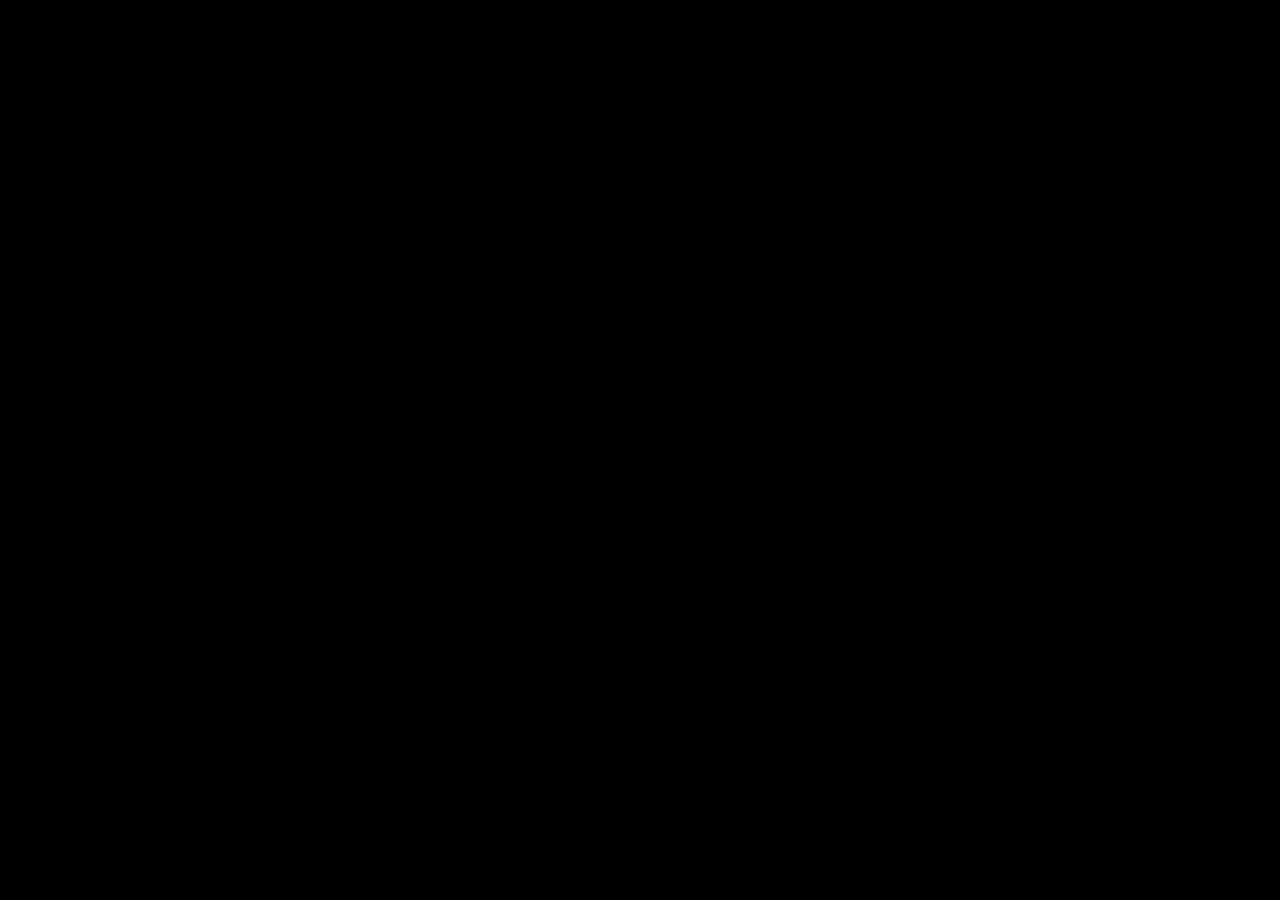
==== index.html @ f760b040 "Себе, пытаюсь собрать" ====
<!DOCTYPE html>
<html lang="ru">
  <head>
    <meta charset="utf-8">
    <title>Барбершоп «Бородинский»</title>
    <link rel="stylesheet" href="css/normalize.css">
    <link rel="stylesheet" href="css/style.css">
  </head>
  <body>
    
  </body>
</html>
---- css/style.css ----
/*вспомогательные классы */
img {
  max-width: 100%;
  height: auto;
}

.wrapper{
  width: 960px;
  margin: 0 auto;
  padding: 0 10px;
}

.clearfix::after{
  content: "";
  display: table;
  clear: both;  
}


/*=========================*/
body {
  margin: 0 auto; 
  font-size: 14px;
  line-height: 24px;
  background-color: #000000;
  color: #ffffff;
  
  
}
/*header*/
header: {
  min-height: 73px;
  background-color: #000000; 
}

/*nav{
  float: left;
}*/

.logo-nav {
  float: left;
  width: 140px;
  background-color: yellow;
}

.menu-items-nav {
  float: left;
  width: 700px;
  margin: 0 20px;
  padding: 0;
  background-color: white;
  
}
.mi-nav {
  display:inline-block;
  margin: 0;
  padding: 0;
  vertical-align:top;
  list-style:none;  
}

.menu-items-nav a{
  display: inline-block;
  margin-left: -0.25em;
  text-decoration: none;
  text-transform: uppercase;
  color: #ffffff;
  
}
.login-nav {
  float: right;
  width: 60px;
  
  
  background-color: lightgreen;
}

/*main*/

.part {
  padding: 10px;
}
.breadcrumbs>ul>li {
  display:inline-block;
  vertical-align:top;
  list-style:none;  
}

.selection{
  float: left;
  width: 230px;
  padding-left: 10px;   
}

.items{
  float: right;
  width: 720px;  
  /*временно*/
  background-color: yellow;
}

.items-item {
  display: inline-block;
  vertical-align: top;
  text-align: right;
  width: 220px;
  height: 290px;   
  margin: 10px 8px; 
  
  /*временно*/
  background-color:gray;
}

.pagination>li {
  display:inline-block;
  vertical-align:top;
  list-style:none;  
}
/*item*/
.goods-foto {
  float: left;
  width: 460px;
  margin: 10px;
}

.goods-foto-head{
  margin-bottom: 20px;
}
.goods-foto-list>img:not(:first-of-type) {
  margin-left: -0.25em;
}

.goods-foto-list>img:not(:last-child) {
   margin-right: 20px;
}

.goods-about {
  float: right;
  width: 390px;
  margin: 10px;
}


/*footer*/
.contacts {
  float:left;
  width: 330px;
  padding-left: 10px;
  padding-right: 10px;
  margin-left: 70px;  
}

.frieds {
  float:left;
  width: 160px;
  padding-left: 10px;
  padding-right: 10px;  
}

.design {
  float:right;
  width: 160px;
  padding-left: 10px;
  padding-right: 10px;  
}

/* магазин */
.shop-main {
  background-color: #f9f6f3;
  color: #000000;
}
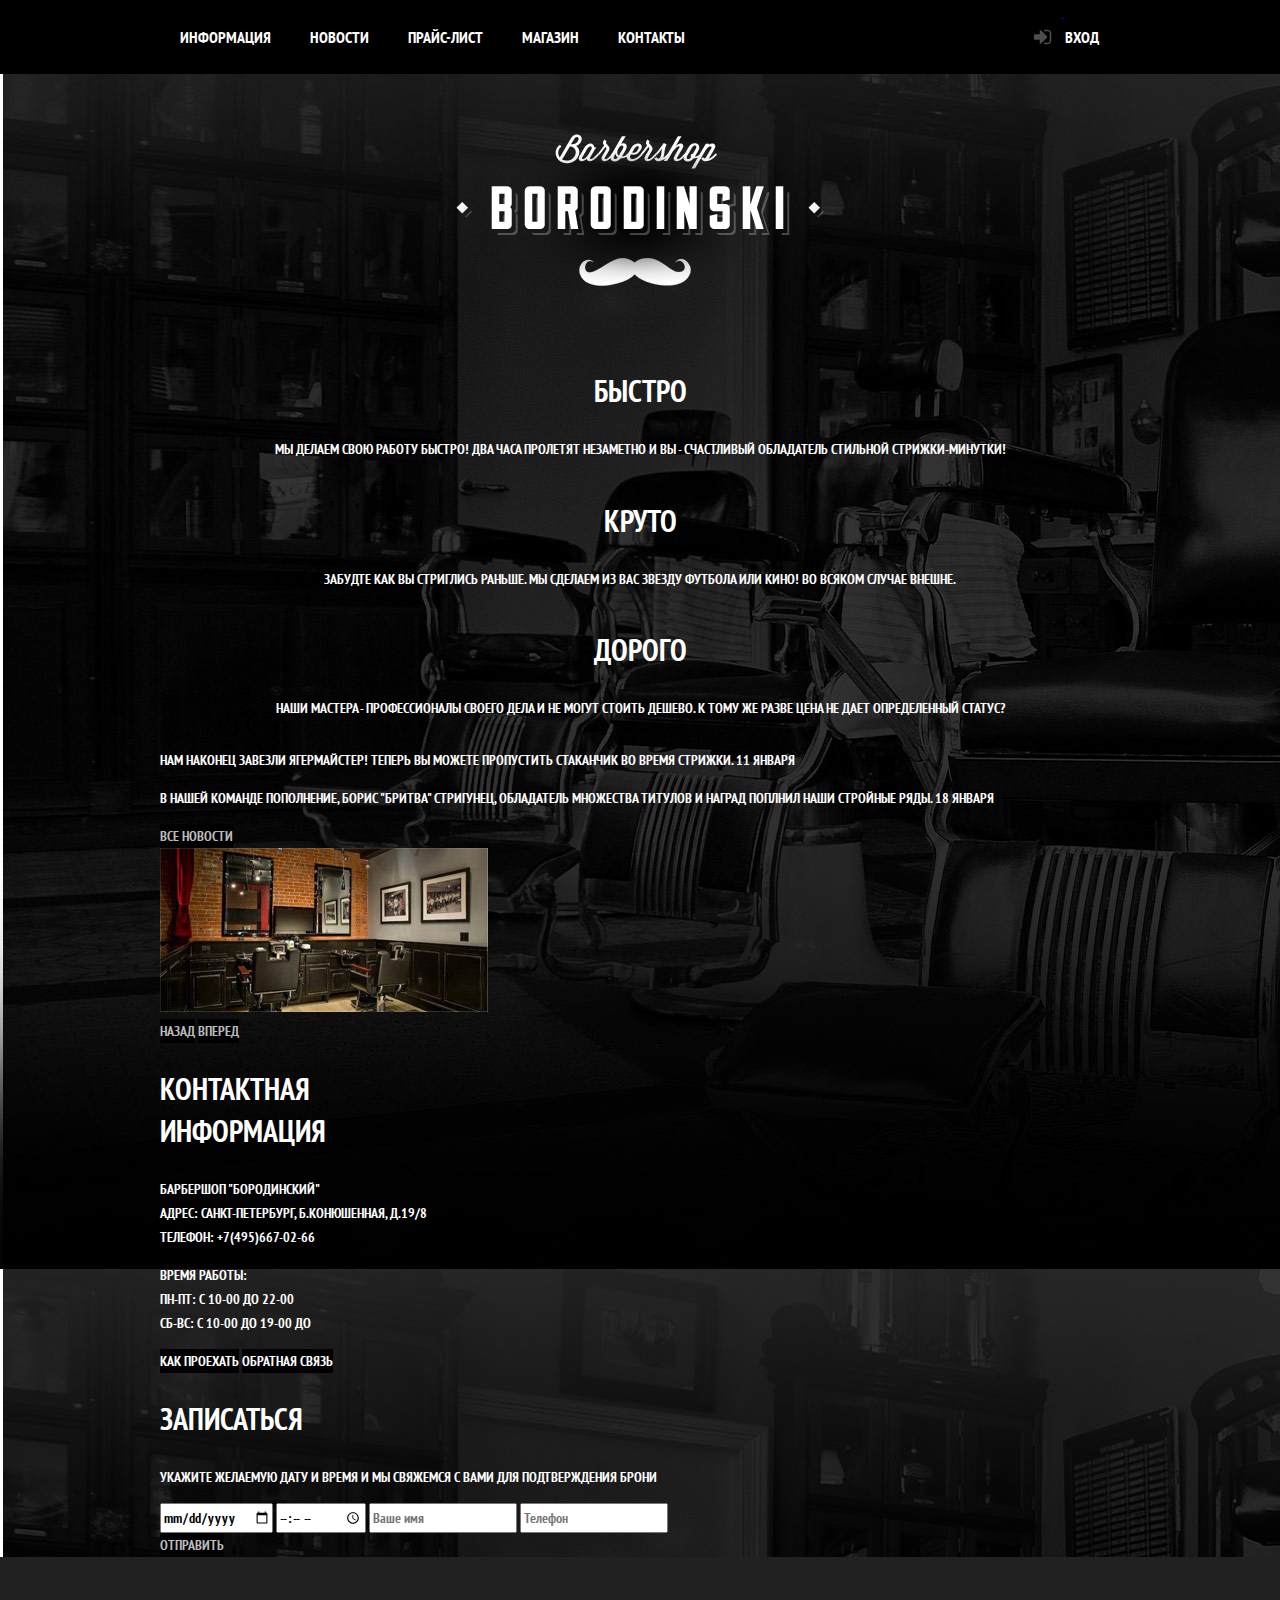
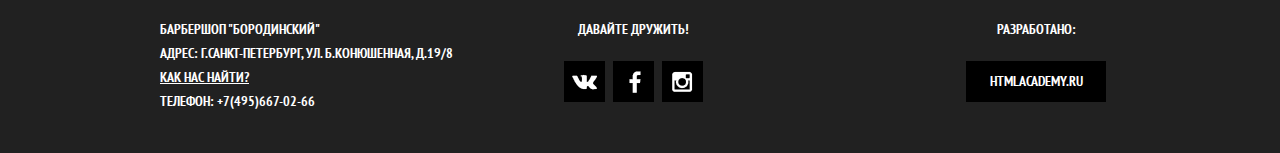
==== commit 7bce3234: "index." ====
--- a/index.html
+++ b/index.html
@@ -7,6 +7,135 @@
     <link rel="stylesheet" href="css/style.css">
   </head>
   <body>
-    
+    <header>
+      <nav>
+        <div class="wrapper clearfix">
+          <ul class="menu-items-nav">
+            <li class="mi-nav"><a href="#">ИНФОРМАЦИЯ</a></li>
+            <li class="mi-nav"><a href="#">НОВОСТИ</a></li>
+            <li class="mi-nav"><a href="price.html">ПРАЙС-ЛИСТ</a></li>
+            <li class="mi-nav"><a href="shop.html">МАГАЗИН</a></li>
+            <li class="mi-nav"><a href="#">КОНТАКТЫ</a></li>
+          </ul>          
+          <a class="login-nav" href="#">
+            <span class="sprite sprite-icon-login login-sprite"></span>
+            <b>Вход</b>
+          </a>
+        </div>  
+     </nav>
+     <div class="wrapper promo-full">
+        <img src="img/borodinski-logo.png" width ="368px" height="204px" alt="logo"></img>
+        <div class="promo">        
+          <section>
+            <h2>Быстро</h2>
+            <div class="point-big"></div>
+            <p>
+              Мы делаем свою работу быстро! Два часа пролетят незаметно и вы -
+              счастливый обладатель стильной стрижки-минутки!
+            </p>
+          </section>
+          <section>
+            <h2>Круто</h2>
+            <div class="point-big"></div>
+            <p>
+              Забудте как вы стриглись раньше. Мы сделаем из вас звезду футбола или кино!
+              Во всяком случае внешне.
+            </p>
+          </section>
+          <section>
+            <h2>Дорого</h2>
+            <div class="point-big"></div>
+            <p>
+              Наши мастера - профессионалы своего дела и не могут стоить дешево.
+              К тому же разве цена не дает определенный статус?
+            </p>
+          </section>
+        </div>
+      </div>
+    </header>
+    <main>
+      <div class="wrapper">
+        <div class="news-gallery">
+          <section class="news">
+            <p>
+              Нам наконец завезли ягермайстер! Теперь вы можете пропустить 
+              стаканчик во время стрижки.
+              <span class="news-data"> 11 января</span>
+            </p>
+            <p>
+            В нашей команде пополнение, Борис "Бритва" Стригунец, обладатель
+            множества титулов и наград поплнил наши стройные ряды.
+            <span class="news-data"> 18 января</span>
+            </p>            
+            <a class="btn btn-news">Все новости</a>
+          </section>
+          <section class="gallery">
+            <div class="gallery-border">
+              <img src="img/index-photo.jpg" width="328" height="164" alt="room">
+            </div>     
+            <div class="index-group-btn">
+              <a class="btn btn-news">Назад</a>
+              <a class="btn btn-news">Вперед</a>
+            </div> 
+          </section>
+        </div>
+        <div class="contacts-reception">
+          <section class="contacts">
+            <h2>Контактная информация</h2>
+            <p>
+              Барбершоп "Бородинский"<br>
+              Адрес: Санкт-Петербург, Б.Конюшенная, Д.19/8<br>
+              телефон: +7(495)667-02-66
+            </p>
+            <p>
+              Время работы:<br>
+              Пн-Пт: с 10-00 до 22-00<br>
+              Сб-Вс: c 10-00 до 19-00 до<br>
+            </p>
+            <div class="index-group-btn">
+              <a class="btn btn-news">Как проехать</a>
+              <a class="btn btn-news">Обратная связь</a>
+            </div>
+          </section>
+          <section class="reception">
+            <h2>Записаться</h2>
+            <p>
+              Укажите желаемую дату и время и мы свяжемся с вами для подтверждения брони
+            </p>
+            <form action="#" method="post">
+              <input type="date" class="reception-input" id="reception-date" placeholder="Дата">
+              <input type="time" class="reception-input" id="reception-time" placeholder="Время">
+              <input type="text" class="reception-input" id="reception-name" placeholder="Ваше имя">
+              <input type="tel" class="reception-input" id="reception-tel" placeholder="Телефон">
+              
+            </form>
+            <div class="index-group-btn">
+              <a class="btn btn-submit-index">Отправить</a>              
+            </div>
+          </section>
+        </div>
+      </div>
+    </main>
+    <footer>
+      <div class="wrapper">
+        <div class="contacts">          
+            <p>БАРБЕРШОП "БОРОДИНСКИЙ"</p>
+            <p>АДРЕС: Г.САНКТ-ПЕТЕРБУРГ, УЛ. Б.КОНЮШЕННАЯ, Д.19/8</p>
+            <p><a href="#">КАК НАС НАЙТИ?</a></p>
+            <p>ТЕЛЕФОН: +7(495)667-02-66</p>          
+        </div>
+        <div class="friends">
+          <p class="footer-first-p">ДАВАЙТЕ ДРУЖИТЬ!</p>
+          <!-- Кнопки будут заданы в css. Пока так  -->
+          <a class="btn btn-footer btn-social" href="#"><div class="sprite sprite-icon-vk"></div></a>
+          <a class="btn btn-footer btn-social" href="#"><div class="sprite sprite-icon-fb"></div></a>
+          <a class="btn btn-footer btn-social" href="#"><div class="sprite sprite-icon-i"></div></a>
+        </div>
+        <div class="design">
+          <p class="footer-first-p">РАЗРАБОТАНО:</p>
+          <p><a class="btn btn-footer btn-design" href="//www.htmlacademy.ru">HTMLACADEMY.RU</a></p>
+        </div>
+      <div>
+    </footer>    
   </body>
 </html>--- a/css/style.css
+++ b/css/style.css
@@ -1,3 +1,16 @@
+/*Подключаем PT SANS NAROW*/
+@font-face {
+    font-family: "PT Sans Narrow";
+    font-style: normal;
+    font-weight: normal;
+    src: local("PT Sans Narrow"), url(../fonts/ptsansnarrow.woff2), url(../fonts/ptsansnarrow.woff);
+}
+@font-face {
+    font-family: "PT Sans Narrow";
+    font-style: normal;
+    font-weight: bold;
+    src: local("PT Sans Narrow bold"), url(../fonts/ptsansnarrowbold.woff2), url(../fonts/ptsansnarrowbold.woff);
+}
 /*вспомогательные классы */
 img {
   max-width: 100%;
@@ -15,42 +28,114 @@
   display: table;
   clear: both;  
 }
-
-
+/*==========================*/
+/*Спрайт*/
+.sprite {
+    background-image: url(../img/sprites.png);
+    background-repeat: no-repeat;
+    display: block;
+}
+
+.sprite-icon-login {
+    width: 18px;
+    height: 16px;
+    background-position: -5px -5px;
+}
+
+.sprite-icon-fb {
+    width: 12px;
+    height: 22px;
+    background-position: -33px -5px;
+}
+
+.sprite-icon-fb-b {
+    width: 12px;
+    height: 22px;
+    background-position: -55px -5px;
+}
+
+.sprite-icon-i {
+    width: 21px;
+    height: 21px;
+    background-position: -77px -5px;
+}
+
+.sprite-icon-i-b {
+    width: 21px;
+    height: 21px;
+    background-position: -108px -5px;
+}
+
+.sprite-icon-vk {
+    width: 25px;
+    height: 16px;
+    background-position: -139px -5px;
+}
+
+.sprite-icon-vk-b {
+    width: 25px;
+    height: 16px;
+    background-position: -174px -5px;
+}
 /*=========================*/
 body {
   margin: 0 auto; 
+  font-family: "PT Sans Narrow", "Tahoma", sans-serif;
   font-size: 14px;
   line-height: 24px;
+  font-weight: bold;
+  text-transform: uppercase;
   background-color: #000000;
-  color: #ffffff;
+  background-image: url("../img/background-img.jpg");
+  color: #ffffff;   
+}
+
+a {
+  font-family: "PT Sans Narrow", "Tahoma", sans-serif;
+  font-size: 14px;
+  line-height: 24px;
+  font-weight: bold;  
+  text-transform: uppercase;
+}
+
+h2 {
+  font-size: 30px;
+  line-height: 42px;
+}
+
+.btn {
+  display: inline-block;
+  text-decoration: none;
+  vertical-align: top;
+  background-color: #000000;
+  color: #bbbbbb;
+}
+
+.btn:hover {
+  background: #663d15;
+}
+
+/*header*/
+header {
+  min-height: 74px;  
   
-  
-}
-/*header*/
-header: {
-  min-height: 73px;
+}
+
+nav {
+  min-height: 74px;
   background-color: #000000; 
 }
 
-/*nav{
-  float: left;
-}*/
-
-.logo-nav {
-  float: left;
-  width: 140px;
-  background-color: yellow;
+nav a:hover {
+  background-color: #242424;
 }
 
 .menu-items-nav {
   float: left;
-  width: 700px;
-  margin: 0 20px;
+  margin: 0;
   padding: 0;
-  background-color: white;
-  
-}
+}
+
 .mi-nav {
   display:inline-block;
   margin: 0;
@@ -62,20 +147,165 @@
 .menu-items-nav a{
   display: inline-block;
   margin-left: -0.25em;
+  padding: 0 20px;
+  font-size: 16px;
+  line-height: 74px;
   text-decoration: none;
-  text-transform: uppercase;
-  color: #ffffff;
-  
-}
+  color: #ffffff; 
+}
+
+.menu-items-nav li:first-child a {
+  margin-left: 0;
+}
+
+/*--span*/
+.menu-items-nav span{
+  display: inline-block;
+  margin-left: -0.25em;
+  font-size: 16px;
+  line-height: 74px;
+  text-decoration: none;
+  color: #ffffff;   
+}
+
+.menu-items-nav li:first-child span{
+  margin-left: 0; 
+}
+
+/*--login - logout*/
 .login-nav {
   float: right;
-  width: 60px;
+  display: block;
+  width: 108px;
+  height: 100%;
+  text-align: center; 
+  cursor:pointer
+}
+
+.login-sprite {
+  display: inline-block;
+  margin-top: 29px;
+  margin-right: 10px;
+  vertical-align: top;
+  opacity: 0.3;
+}
+
+.login-nav b{
+  display: inline-block;
+  font-size: 16px;
+  line-height: 74px;
+  text-decoration: none;
+  vertical-align: top;
+  color: #ffffff;
+}
+
+.login-nav:hover>span {
+  opacity: 1;
+}
+/*--promo*/
+.promo-full {
+  padding-top: 60px;
+  text-align: center;
+}
+
+.promo>section {
+  display: inline-block;
+  vertical-align: top;
+}
+
+/*footer*/
+footer {
+  padding-top: 60px;
+  padding-bottom: 40px;
+  background-color: #212121;
+}
+footer p {
+  margin: 0;
+  padding: 0;
+}
+
+.footer-first-p {
+  margin-bottom: 20px;
+}
+
+.btn-footer {
+  text-align: center;  
+  color: #ffffff;
+}
+
+.btn-footer:hover {
+  background-color: #ffffff;
+  color: #000000;
+}
+
+.contacts {
+  display: inline-block;
+  width: 310px;
+  vertical-align: top;
+}
+
+.contacts a {
+  color: #ffffff;
+}
+
+.friends {
+  display: inline-block;
+  width: 140px;
+  margin-left: 90px;
+  text-align: center;  
+  vertical-align: top;
+}
+
+.friends a{
+  display: inline-block;  
+}
+
+.btn-social {
+  width: 21px;
+  height: 21px;
+  padding: 10px;  
+  margin-right: 5px;
+}
+
+.btn-social:nth-child(2) {
+  width: 25px;
+  height: 16px;
+  padding: 13px 8px 12px 8px;  
+  margin-right: 5px;
+}
+
+.btn-social:nth-child(3){
+  width: 12px;
+  height: 22px;
+  padding: 10px 13px 9px 16px;  
+}
+
+.btn-social:nth-child(4){
+  margin-right: 0;
+}
+
+.btn-social:hover {
   
+}
+
+.design {
+  display: inline-block;
+  width: 140px;
+  margin-left: 260px;  
+  text-align: center;  
+  vertical-align: top;
+}
+
+.btn-design {
+  width: 140px;
+  height: 41px;
+  line-height: 41px;
   
-  background-color: lightgreen;
-}
-
-/*main*/
+}
+
+/*=========================================================*/
+
+/*main
 
 .part {
   padding: 10px;
@@ -95,8 +325,7 @@
 .items{
   float: right;
   width: 720px;  
-  /*временно*/
-  background-color: yellow;
+
 }
 
 .items-item {
@@ -106,9 +335,7 @@
   width: 220px;
   height: 290px;   
   margin: 10px 8px; 
-  
-  /*временно*/
-  background-color:gray;
+
 }
 
 .pagination>li {
@@ -116,7 +343,7 @@
   vertical-align:top;
   list-style:none;  
 }
-/*item*/
+/*item
 .goods-foto {
   float: left;
   width: 460px;
@@ -141,30 +368,9 @@
 }
 
 
-/*footer*/
-.contacts {
-  float:left;
-  width: 330px;
-  padding-left: 10px;
-  padding-right: 10px;
-  margin-left: 70px;  
-}
-
-.frieds {
-  float:left;
-  width: 160px;
-  padding-left: 10px;
-  padding-right: 10px;  
-}
-
-.design {
-  float:right;
-  width: 160px;
-  padding-left: 10px;
-  padding-right: 10px;  
-}
-
-/* магазин */
+
+
+/* магазин 
 .shop-main {
   background-color: #f9f6f3;
   color: #000000;
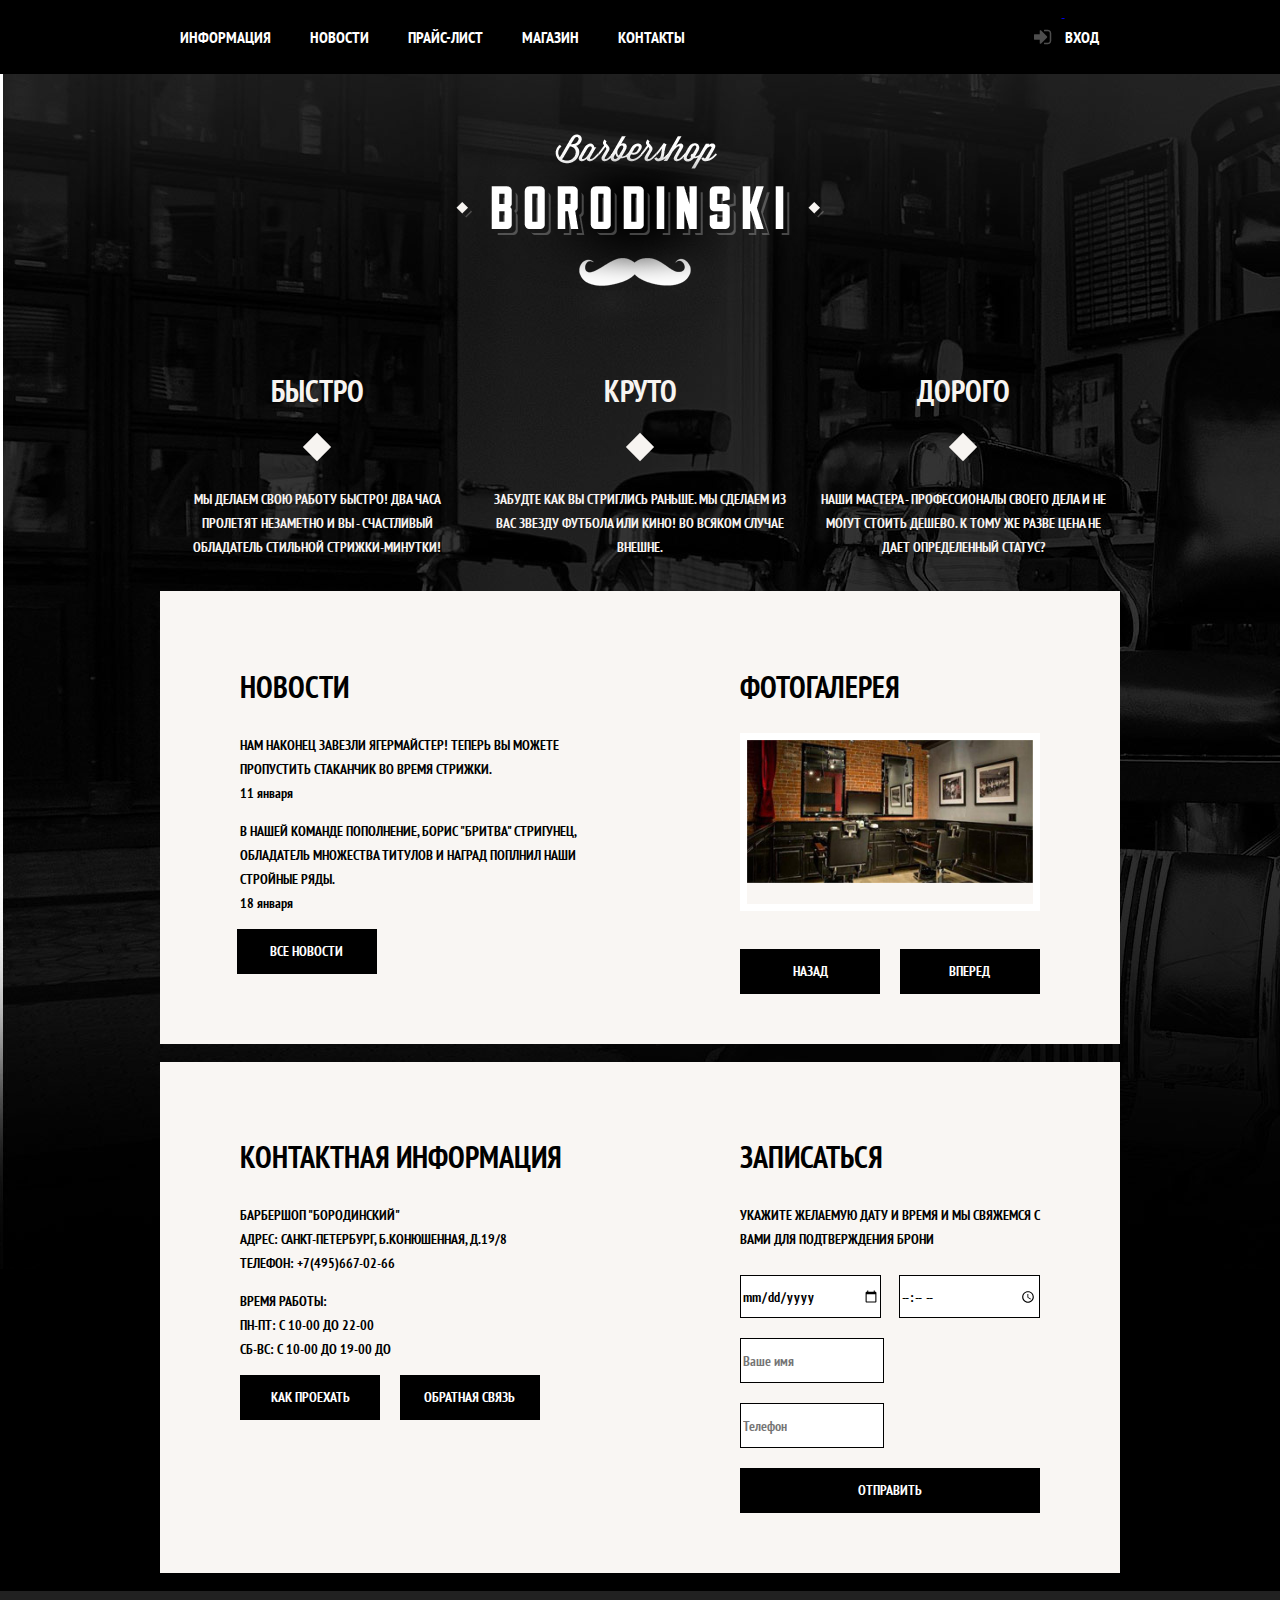
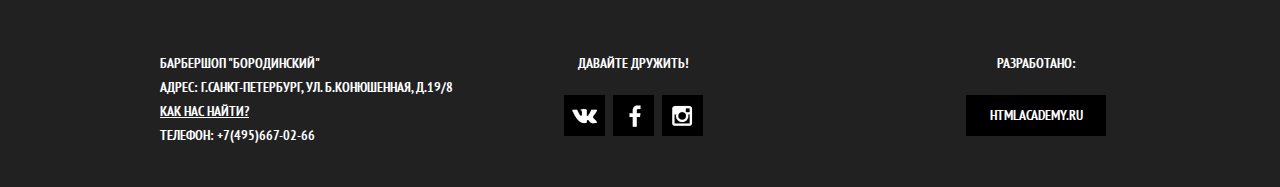
==== commit be3bcc18: "160516" ====
--- a/index.html
+++ b/index.html
@@ -27,7 +27,7 @@
         <img src="img/borodinski-logo.png" width ="368px" height="204px" alt="logo"></img>
         <div class="promo">        
           <section>
-            <h2>Быстро</h2>
+            <h2 class="index-h2">Быстро</h2>
             <div class="point-big"></div>
             <p>
               Мы делаем свою работу быстро! Два часа пролетят незаметно и вы -
@@ -35,7 +35,7 @@
             </p>
           </section>
           <section>
-            <h2>Круто</h2>
+            <h2 class="index-h2">Круто</h2>
             <div class="point-big"></div>
             <p>
               Забудте как вы стриглись раньше. Мы сделаем из вас звезду футбола или кино!
@@ -43,7 +43,7 @@
             </p>
           </section>
           <section>
-            <h2>Дорого</h2>
+            <h2 class="index-h2">Дорого</h2>
             <div class="point-big"></div>
             <p>
               Наши мастера - профессионалы своего дела и не могут стоить дешево.
@@ -55,8 +55,9 @@
     </header>
     <main>
       <div class="wrapper">
-        <div class="news-gallery">
+        <div class="news-gallery clearfix">
           <section class="news">
+            <h2 class="index-h2">Новости</h2>
             <p>
               Нам наконец завезли ягермайстер! Теперь вы можете пропустить 
               стаканчик во время стрижки.
@@ -69,19 +70,21 @@
             </p>            
             <a class="btn btn-news">Все новости</a>
           </section>
+          
           <section class="gallery">
+            <h2 class="index-h2">Фотогалерея</h2>
             <div class="gallery-border">
               <img src="img/index-photo.jpg" width="328" height="164" alt="room">
             </div>     
             <div class="index-group-btn">
-              <a class="btn btn-news">Назад</a>
-              <a class="btn btn-news">Вперед</a>
+              <a class="btn btn-news btn-gallery">Назад</a>
+              <a class="btn btn-news btn-gallery">Вперед</a>
             </div> 
           </section>
         </div>
-        <div class="contacts-reception">
+        <div class="contacts-reception clearfix">
           <section class="contacts">
-            <h2>Контактная информация</h2>
+            <h2 class="index-h2">Контактная информация</h2>
             <p>
               Барбершоп "Бородинский"<br>
               Адрес: Санкт-Петербург, Б.Конюшенная, Д.19/8<br>
@@ -97,8 +100,9 @@
               <a class="btn btn-news">Обратная связь</a>
             </div>
           </section>
+          
           <section class="reception">
-            <h2>Записаться</h2>
+            <h2 class="index-h2">Записаться</h2>
             <p>
               Укажите желаемую дату и время и мы свяжемся с вами для подтверждения брони
             </p>
@@ -106,7 +110,7 @@
               <input type="date" class="reception-input" id="reception-date" placeholder="Дата">
               <input type="time" class="reception-input" id="reception-time" placeholder="Время">
               <input type="text" class="reception-input" id="reception-name" placeholder="Ваше имя">
-              <input type="tel" class="reception-input" id="reception-tel" placeholder="Телефон">
+              <input type="tel"  class="reception-input" id="reception-tel"  placeholder="Телефон">
               
             </form>
             <div class="index-group-btn">
@@ -118,7 +122,7 @@
     </main>
     <footer>
       <div class="wrapper">
-        <div class="contacts">          
+        <div class="footer-contacts">          
             <p>БАРБЕРШОП "БОРОДИНСКИЙ"</p>
             <p>АДРЕС: Г.САНКТ-ПЕТЕРБУРГ, УЛ. Б.КОНЮШЕННАЯ, Д.19/8</p>
             <p><a href="#">КАК НАС НАЙТИ?</a></p>
@@ -126,10 +130,9 @@
         </div>
         <div class="friends">
           <p class="footer-first-p">ДАВАЙТЕ ДРУЖИТЬ!</p>
-          <!-- Кнопки будут заданы в css. Пока так  -->
-          <a class="btn btn-footer btn-social" href="#"><div class="sprite sprite-icon-vk"></div></a>
-          <a class="btn btn-footer btn-social" href="#"><div class="sprite sprite-icon-fb"></div></a>
-          <a class="btn btn-footer btn-social" href="#"><div class="sprite sprite-icon-i"></div></a>
+          <a class="btn btn-footer btn-social vk" href="#"><div class="sprite sprite-icon-vk"></div></a>
+          <a class="btn btn-footer btn-social fb" href="#"><div class="sprite sprite-icon-fb"></div></a>
+          <a class="btn btn-footer btn-social ig" href="#"><div class="sprite sprite-icon-i"></div></a>
         </div>
         <div class="design">
           <p class="footer-first-p">РАЗРАБОТАНО:</p>
--- a/css/style.css
+++ b/css/style.css
@@ -86,7 +86,8 @@
   font-weight: bold;
   text-transform: uppercase;
   background-color: #000000;
-  background-image: url("../img/background-img.jpg");
+  background-image: url(../img/background-img.jpg);
+  background-repeat: no-repeat;
   color: #ffffff;   
 }
 
@@ -108,13 +109,18 @@
   text-decoration: none;
   vertical-align: top;
   background-color: #000000;
-  color: #bbbbbb;
+  /*color: #bbbbbb;*/
+  color: #ffffff;
 }
 
 .btn:hover {
   background: #663d15;
 }
 
+.index-h2 {
+  font-size: 30px;
+  line-height: 42px;
+}
 /*header*/
 header {
   min-height: 74px;  
@@ -206,13 +212,31 @@
 .promo-full {
   padding-top: 60px;
   text-align: center;
+  color: #f7f4f1;
 }
 
 .promo>section {
   display: inline-block;
-  vertical-align: top;
-}
-
+  width: 300px;
+  margin: 0;
+  padding: 0;
+  vertical-align: top;
+}
+
+.promo>section:not(:last-child) {
+  margin-right: 20px;
+} 
+
+.point-big {
+  width: 20px;
+  height: 20px; 
+  margin-left: 140px;
+  margin-top: 15px;
+  margin-bottom: 30px;
+  border: 10px solid #f7f4f1;  
+  box-sizing: border-box;
+  transform: rotate(45deg);
+}
 /*footer*/
 footer {
   padding-top: 60px;
@@ -238,13 +262,13 @@
   color: #000000;
 }
 
-.contacts {
+.footer-contacts {
   display: inline-block;
   width: 310px;
   vertical-align: top;
 }
 
-.contacts a {
+.footer-contacts a {
   color: #ffffff;
 }
 
@@ -258,6 +282,18 @@
 
 .friends a{
   display: inline-block;  
+}
+
+.vk:hover>div {
+  background-position: -174px -5px;
+}
+
+.fb:hover>div {
+  background-position: -55px -5px;
+}
+
+.ig:hover>div {
+  background-position: -108px -5px;
 }
 
 .btn-social {
@@ -284,10 +320,6 @@
   margin-right: 0;
 }
 
-.btn-social:hover {
-  
-}
-
 .design {
   display: inline-block;
   width: 140px;
@@ -304,7 +336,112 @@
 }
 
 /*=========================================================*/
-
+/*==========index.html============*/
+/*main*/
+.news-gallery {
+  position: relative;
+  margin: 18px 0;
+  padding: 50px 0;
+  background-color: #f9f6f3;
+  color: #000000;
+}
+
+.news-gallery p {
+  font-size: 14px;
+  line-height: 24px;
+}
+
+.news {
+  float: left;
+  width: 380px;
+  margin-right: 20px;
+  padding-left: 80px;
+}
+
+.news-data {
+  display: block;
+  text-transform: lowercase;
+}
+
+.gallery {
+  float: right;
+  width: 300px;
+  padding: 0 80px;
+  
+}
+
+.gallery-border {
+  width: 286px;
+  height: 164px;
+  margin-bottom: 38px;
+  border: 7px solid #ffffff;
+}
+
+
+
+.btn-news {
+  width: 140px;
+  height: 45px;
+  line-height: 45px;
+  text-align: center;
+}
+
+.btn-news:first-child {
+  margin-right: 20px;
+}
+  
+.btn-news:last-child {
+  margin-left: -0.25em;
+}  
+
+/*---*/
+.contacts-reception {
+  position: relative;
+  margin: 18px 0;
+  padding-top: 50px;
+  padding-bottom: 60px;
+  background-color: #f9f6f3;
+  color: #000000;
+}
+
+.contacts-reception p {
+  font-size: 14px;
+  line-height: 24px;  
+}
+
+.contacts {
+  float: left;
+  width: 380px;
+  margin-right: 20px;
+  padding-left: 80px;
+}
+
+.reception {
+  float: right;
+  width: 300px;
+  padding: 0 80px;
+}
+
+.reception-input {
+  width: 138px;
+  height: 41px;
+  margin: 10px 0;
+
+  border: 1px solid #000000;
+}
+
+.reception-input:nth-child(2n-1) {
+  margin-right: 15px;
+}
+
+.btn-submit-index {
+  width: 300px;
+  height: 45px;
+  margin-top: 10px;
+  line-height: 45px;
+  text-align: center;
+}
+/*=========================================================*/
 /*main
 
 .part {
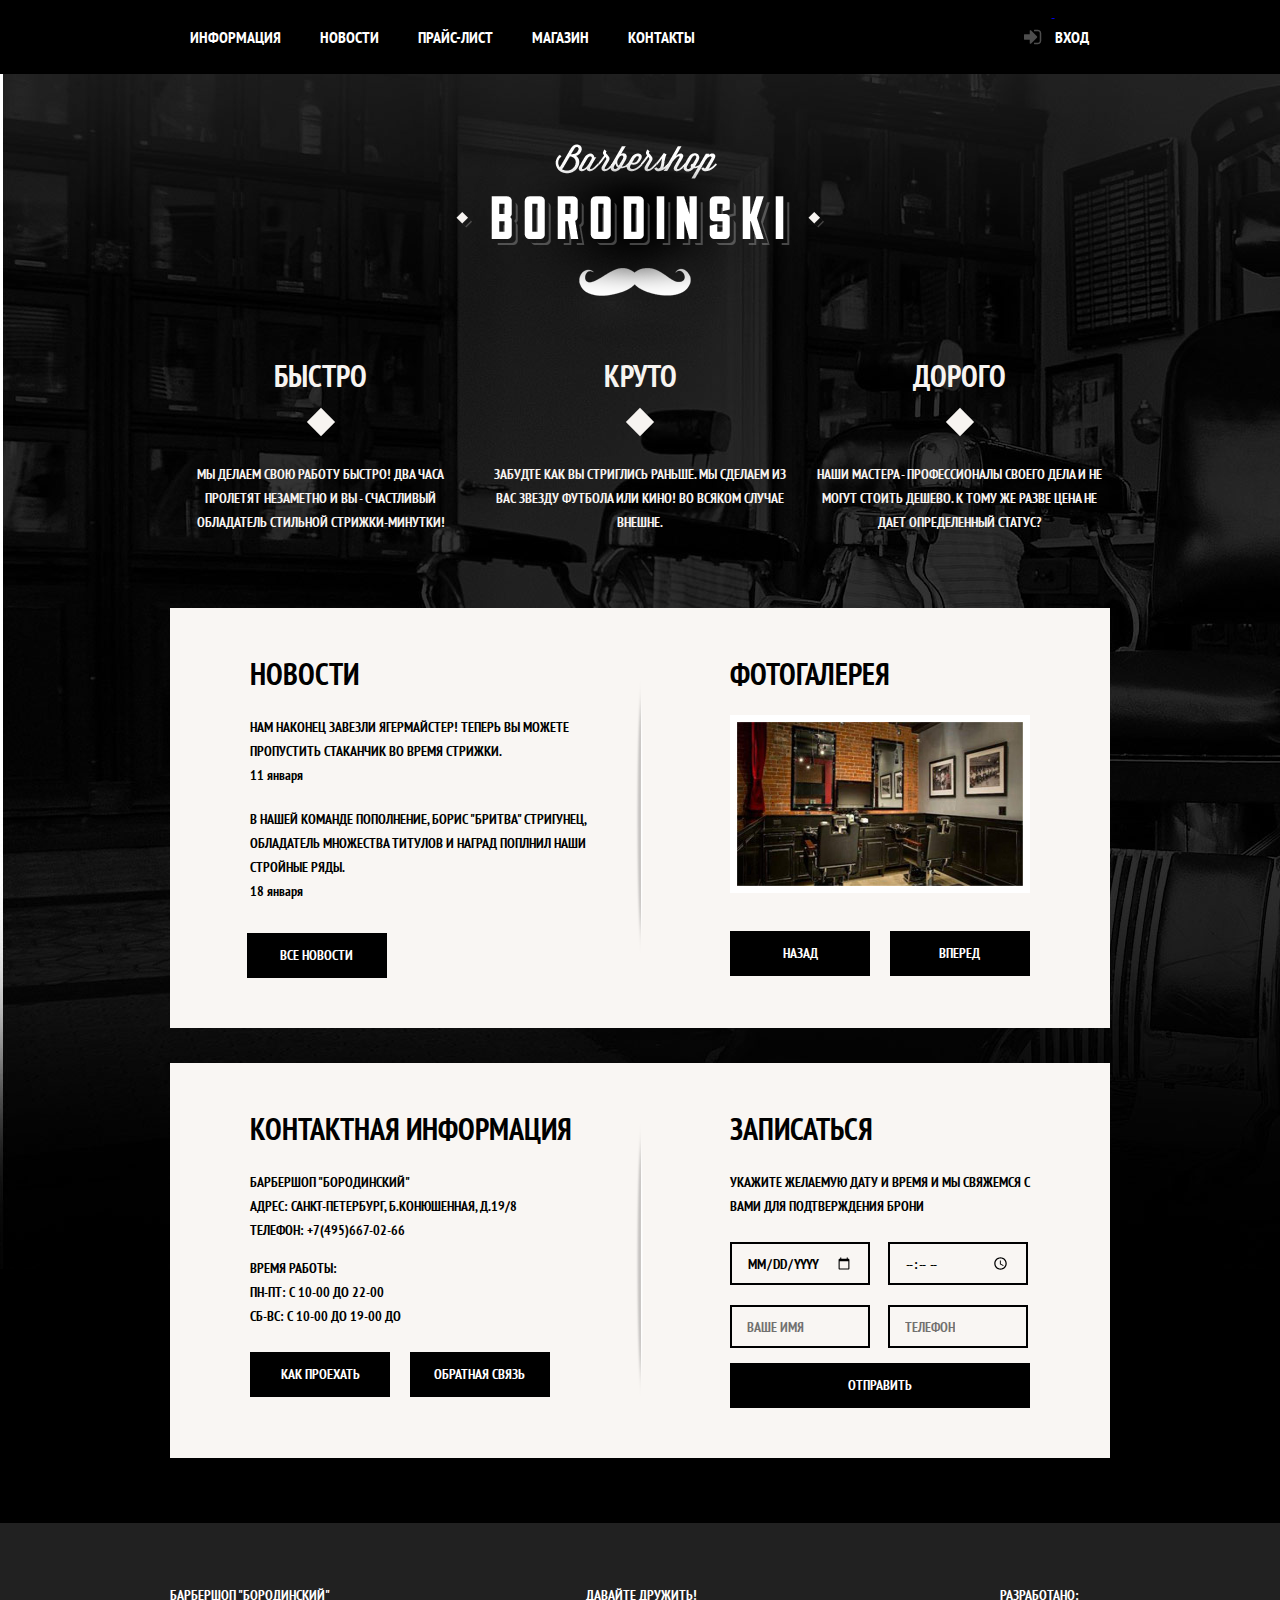
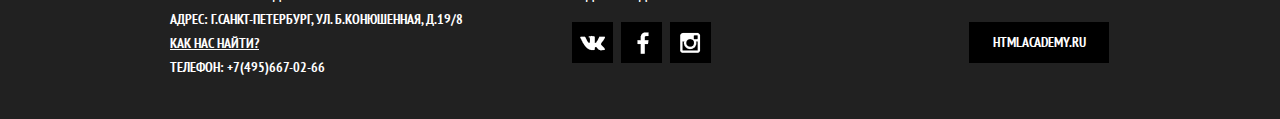
==== commit a8dd4152: "160518_0116" ====
--- a/index.html
+++ b/index.html
@@ -24,7 +24,7 @@
         </div>  
      </nav>
      <div class="wrapper promo-full">
-        <img src="img/borodinski-logo.png" width ="368px" height="204px" alt="logo"></img>
+        <img src="img/borodinski-logo.png" width ="368" height="204" alt="logo">
         <div class="promo">        
           <section>
             <h2 class="index-h2">Быстро</h2>
@@ -54,7 +54,7 @@
       </div>
     </header>
     <main>
-      <div class="wrapper">
+      <div class="wrapper index-content">
         <div class="news-gallery clearfix">
           <section class="news">
             <h2 class="index-h2">Новости</h2>
@@ -74,7 +74,9 @@
           <section class="gallery">
             <h2 class="index-h2">Фотогалерея</h2>
             <div class="gallery-border">
-              <img src="img/index-photo.jpg" width="328" height="164" alt="room">
+              <figure class="gallery-content">
+                <img src="img/index-photo.jpg" width="328" height="164" alt="room">
+              </figure>  
             </div>     
             <div class="index-group-btn">
               <a class="btn btn-news btn-gallery">Назад</a>
@@ -107,8 +109,8 @@
               Укажите желаемую дату и время и мы свяжемся с вами для подтверждения брони
             </p>
             <form action="#" method="post">
-              <input type="date" class="reception-input" id="reception-date" placeholder="Дата">
-              <input type="time" class="reception-input" id="reception-time" placeholder="Время">
+              <input type="date" class="reception-input" id="reception-date">
+              <input type="time" class="reception-input" id="reception-time">
               <input type="text" class="reception-input" id="reception-name" placeholder="Ваше имя">
               <input type="tel"  class="reception-input" id="reception-tel"  placeholder="Телефон">
               
@@ -138,7 +140,7 @@
           <p class="footer-first-p">РАЗРАБОТАНО:</p>
           <p><a class="btn btn-footer btn-design" href="//www.htmlacademy.ru">HTMLACADEMY.RU</a></p>
         </div>
-      <div>
+      </div>
     </footer>    
   </body>
 </html>--- a/css/style.css
+++ b/css/style.css
@@ -18,9 +18,9 @@
 }
 
 .wrapper{
-  width: 960px;
+  width: 940px;
   margin: 0 auto;
-  padding: 0 10px;
+  padding: 0;
 }
 
 .clearfix::after{
@@ -98,10 +98,22 @@
   font-weight: bold;  
   text-transform: uppercase;
 }
+h1 {
+  font-size: 48px;
+  line-height: 48px;
+  text-transform: uppercase;
+}
 
 h2 {
   font-size: 30px;
   line-height: 42px;
+  text-transform: uppercase;
+}
+
+h3 {
+  font-size: 24px;
+  line-height: 30px;
+  text-transform: uppercase;
 }
 
 .btn {
@@ -118,6 +130,8 @@
 }
 
 .index-h2 {
+  margin: 0;
+  padding: 0;
   font-size: 30px;
   line-height: 42px;
 }
@@ -166,12 +180,24 @@
 
 /*--span*/
 .menu-items-nav span{
+  position: relative;
   display: inline-block;
   margin-left: -0.25em;
+  padding: 0 20px;
   font-size: 16px;
   line-height: 74px;
-  text-decoration: none;
-  color: #ffffff;   
+  color: #ffffff;       
+}
+
+.menu-items-nav span::after{
+  content: "";
+  position: absolute;
+  left: 20px;
+  bottom: 0;
+  right: 20px;    
+  height: 5px;
+  background-color: #ffffff;
+  
 }
 
 .menu-items-nav li:first-child span{
@@ -185,7 +211,7 @@
   width: 108px;
   height: 100%;
   text-align: center; 
-  cursor:pointer
+  /*cursor:pointer*/
 }
 
 .login-sprite {
@@ -210,7 +236,7 @@
 }
 /*--promo*/
 .promo-full {
-  padding-top: 60px;
+  padding-top: 70px;
   text-align: center;
   color: #f7f4f1;
 }
@@ -220,12 +246,16 @@
   width: 300px;
   margin: 0;
   padding: 0;
+  margin-left: -0.25em;
   vertical-align: top;
 }
 
 .promo>section:not(:last-child) {
   margin-right: 20px;
 } 
+.promo>section:first-child {
+  margin-left: 0;
+}
 
 .point-big {
   width: 20px;
@@ -237,6 +267,11 @@
   box-sizing: border-box;
   transform: rotate(45deg);
 }
+
+.news-gallery,
+.contacts-reception  {
+  background: url(../img/shadow-separator.png) no-repeat center ;
+}
 /*footer*/
 footer {
   padding-top: 60px;
@@ -249,7 +284,7 @@
 }
 
 .footer-first-p {
-  margin-bottom: 20px;
+  margin-bottom: 15px;
 }
 
 .btn-footer {
@@ -265,6 +300,7 @@
 .footer-contacts {
   display: inline-block;
   width: 310px;
+  
   vertical-align: top;
 }
 
@@ -275,7 +311,7 @@
 .friends {
   display: inline-block;
   width: 140px;
-  margin-left: 90px;
+  margin-left: 88px;
   text-align: center;  
   vertical-align: top;
 }
@@ -323,7 +359,7 @@
 .design {
   display: inline-block;
   width: 140px;
-  margin-left: 260px;  
+  margin-left: 255px;  
   text-align: center;  
   vertical-align: top;
 }
@@ -338,10 +374,15 @@
 /*=========================================================*/
 /*==========index.html============*/
 /*main*/
+.index-content{
+  margin-bottom: 65px;
+}
 .news-gallery {
   position: relative;
-  margin: 18px 0;
-  padding: 50px 0;
+  margin: 0;
+  margin-top: 60px;
+  margin-bottom: 35px;
+  padding: 45px 0 50px 0;  
   background-color: #f9f6f3;
   color: #000000;
 }
@@ -358,6 +399,14 @@
   padding-left: 80px;
 }
 
+.news p {
+  margin-bottom: 20px;  
+}
+
+.news-gallery h2 {
+  margin-bottom: 20px;
+}
+
 .news-data {
   display: block;
   text-transform: lowercase;
@@ -371,17 +420,29 @@
 }
 
 .gallery-border {
-  width: 286px;
+  position: relative;
+  /*width: 286px;*/
   height: 164px;
   margin-bottom: 38px;
   border: 7px solid #ffffff;
 }
 
+.gallery-content {
+  height: 164px;
+  margin: 0;
+}
+
+.gallery-content img {
+  width: 286px;
+  height: 164px;
+}
+
 
 
 .btn-news {
   width: 140px;
   height: 45px;
+  margin-top: 10px;
   line-height: 45px;
   text-align: center;
 }
@@ -394,12 +455,16 @@
   margin-left: -0.25em;
 }  
 
+.btn-gallery {
+  margin-top: 0;
+}
 /*---*/
 .contacts-reception {
   position: relative;
-  margin: 18px 0;
-  padding-top: 50px;
-  padding-bottom: 60px;
+  margin: 0;
+  margin-bottom: 30px;
+  padding-top: 45px;
+  padding-bottom: 50px;
   background-color: #f9f6f3;
   color: #000000;
 }
@@ -407,6 +472,9 @@
 .contacts-reception p {
   font-size: 14px;
   line-height: 24px;  
+}
+.contacts-reception h2{
+  margin-bottom: 20px;
 }
 
 .contacts {
@@ -423,93 +491,560 @@
 }
 
 .reception-input {
-  width: 138px;
-  height: 41px;
+  width: 106px;
+  height: 39px;
   margin: 10px 0;
-
-  border: 1px solid #000000;
+  padding: 0 15px;
+  text-transform: uppercase;
+  background-color: #f9f6f3;
+  color: #000000;
+  border: 2px solid #000000;
+  outline: none;
+  
 }
 
 .reception-input:nth-child(2n-1) {
   margin-right: 15px;
 }
+
+/*.reception-input:focus {
+  border: 2px solid #663d15;
+}*/
 
 .btn-submit-index {
   width: 300px;
   height: 45px;
-  margin-top: 10px;
+  margin-top: 5px;
   line-height: 45px;
   text-align: center;
 }
 /*=========================================================*/
-/*main
-
-.part {
-  padding: 10px;
-}
+/*logo - home*/
+.logo-nav {
+  display: block;
+  float: left;
+  width: 140px;
+  /*height: 100%;*/
+  padding: 25px 0;
+  margin-right: 20px;
+  text-align: center;  
+  line-height: 0;
+}
+
+/*==========shop.html============*/
+.shop-main {
+  padding: 50px 0;
+  background-color: #f9f6f3;
+  color: #000000;
+}
+
+.shop-h2 {
+  margin: 0;
+  padding: 0;
+  margin-bottom: 15px;
+}
+/*--Хлебные крошки*/
+.breadcrumbs>ul {
+  margin: 0;
+  padding: 0;
+}
+
 .breadcrumbs>ul>li {
+  position: relative;
+  display:inline-block;  
+  vertical-align:top;
+  list-style:none;    
+}
+
+.breadcrumbs-link {
+  line-height: 20px;
+  margin-right: 40px;
+  text-decoration: none;
+  color: #000000;
+}
+
+.breadcrumbs>ul>li:not(:last-child)::after {
+  content: "";
+  position: absolute;
+  top: 8px;
+  right: 14px;
+  width: 8px;
+  height: 8px;
+  background-color: #000000;  
+  
+  transform: rotate(45deg);
+}
+
+.breadcrumbs li>span {
+  color: #aba9a7;
+}
+
+.shop-goods-page {
+  padding-top: 45px;
+}
+
+/*--Фильтры*/
+.shop-selection{
+  float: left;
+  width: 220px;  
+  margin-right: 20px;   
+}
+
+.shop-selection fieldset {
+  margin: 0;
+  padding: 0;  
+  margin-bottom: 45px;
+  border: none;
+}
+
+.shop-selection fieldset>legend {
+  margin: 0;
+  padding: 0;
+  margin-bottom: 20px;
+  font-size: 24px;
+  line-height: 30px;
+}
+
+label {
+  display: block;
+  line-height: 18px;
+  margin: 9px 0;
+  padding-left: 20px;
+}
+
+.producers label:not(:last-child) {
+  margin-bottom: 18px;
+}
+
+.labelradio:not(:last-child)  {
+  margin-bottom: 25px;
+}
+
+
+.btn-shop-view {
+  width: 112px;
+  height: 45px;
+  border: none;
+}
+
+/*--стилизация чекбокса*/
+/*.checkboxsprite {
+    background-image: url(../img/checkbox.png);
+    background-repeat: no-repeat;
+    display: block;
+}
+
+.checkbox {
+    width: 12px;
+    height: 12px;
+    background-position: -5px -5px;
+}
+
+.radiobutton {
+    width: 8px;
+    height: 8px;
+    background-position: -27px -5px;
+}*/
+/**/
+.checkbox {
+  display: none;
+}
+
+.checkbox + label {
+  padding-left: 20px;
+  cursor: pointer;
+}
+
+/*--выключен*/
+.checkbox:not(checked) + label {
+  position: relative;
+  padding: 0;
+  padding-left: 40px;
+}
+
+.checkbox:not(checked) + label:before {
+  position: absolute;
+  top: 0;
+  left: 0;
+  width: 18px;
+  height: 18px;  
+  border: 1px solid #000000;  
+  content: '';
+}
+
+/*--включен*/
+.checkbox:checked + label:before {
+  background-image: url(../img/checkbox.png);
+  background-position: -2px -2px;  
+ }
+ 
+/*--radiobutton*/
+.radiobutton {
+  display: none;
+}
+
+.radiobutton + label {
+  padding-left: 20px;
+  cursor: pointer;
+}
+
+/*--выключен*/
+.radiobutton:not(checked) + label {
+  position: relative;
+  padding: 0;
+  padding-left: 40px;
+}
+
+.radiobutton:not(checked) + label:before {
+  position: absolute;
+  top: 0;
+  left: 0;
+  width: 18px;
+  height: 18px;  
+  border: 1px solid #000000;  
+  border-radius: 50%;
+  content: '';
+}
+
+/*--включен*/
+.radiobutton:checked + label:before {
+  background-image: url(../img/checkbox.png);
+  background-position: -22px 0px;
+ } 
+
+
+/*--Каталог товаров*/
+.shop-items{
+  float: right;
+  width: 700px;    
+}
+
+.items-item {
+  display: inline-block;
+  width: 220px;
+  height: 290px;   
+  margin: 0;
+  padding: 0;
+  margin-right: 20px;
+  margin-left: -0.25em; 
+  margin-bottom: 20px;  
+  vertical-align: top;
+  /*text-align: right;*/
+  box-shadow: 0 0 10px 0 #dddad8;
+}
+
+.items-item:nth-child(3n-2) {
+  margin-left: 0;
+}
+
+.items-item:nth-child(3n) {
+  margin-right: 0;
+}
+/*--*/
+.shop-pagination {
+  margin: 0;
+  padding: 0;
+  margin-top: 22px;
+}
+
+.shop-pagination>li {
   display:inline-block;
+  margin-right: 5px;
+  text-align: center;
   vertical-align:top;
   list-style:none;  
 }
 
-.selection{
-  float: left;
-  width: 230px;
-  padding-left: 10px;   
-}
-
-.items{
-  float: right;
-  width: 720px;  
-
-}
+.shop-pagination-link {
+  width: 42px;
+  height: 42px;
+  line-height: 42px;
+}
+
+.shop-pagination-link-active {
+  background-color: #ffffff;
+  color: #000000;
+}
+
+.shop-pagination-link-active:hover{
+  background-color: #ffffff;
+}
+
+
+
+/*--Товары*/
+/*.part {
+  padding: 10px;
+}*/
+
 
 .items-item {
+  position: relative;
   display: inline-block;
   vertical-align: top;
-  text-align: right;
   width: 220px;
   height: 290px;   
   margin: 10px 8px; 
-
-}
-
-.pagination>li {
-  display:inline-block;
-  vertical-align:top;
-  list-style:none;  
-}
-/*item
-.goods-foto {
+  background-color: #ffffff;
+
+}
+
+.items-item img{
+  margin-bottom: 15px;
+}
+
+.shop-item-p {
+  margin: 0;
+  padding: 0;
+  margin-left: 16px;
+  line-height: 18px;
+}
+
+.shop-item-link {
+  text-decoration: none;
+  color: #000000;
+}
+
+.items-item-name {
+  text-transform: uppercase;
+}
+
+.items-item-wraper {
+  width: 188px;
+  height: 44px;
+  margin-top: 15px;
+  margin-left: 16px;
+  line-height: 44px;
+}
+
+.items-item-cost {
+  display: inline-block;
+  width: 110px;
+  text-align: center;
+  
+  background-color: #e5e5e5;
+}
+
+.shop-btn-buy {
+  display: inline-block;
+  width: 78px;
+  margin-left: -0.25em;  
+  padding: 15px 0;
+  text-align: center;
+  border: none;
+}
+/*price.html*/
+.price-h2 {
+  margin: 0;
+  padding: 0;
+  margin-bottom: 15px;
+}
+.price-main-head {
+  margin-top: 45px;
+  margin-bottom: 35px;
+
+  text-align: center;
+}
+
+.price-main-head h1 {
+  position: relative;
+  z-index: 2;
+  display: inline-block;
+  margin: 0;
+  padding: 0 25px;
+  background-color: #fbf8f5;
+}
+
+.price-main-head::after {
+  content: "";
+  position: relative;
+  top: -25px;
+  z-index: 1;
+  display: block;
+  border-bottom: 2px solid #000000;
+}
+/**/
+.price-top {
+  margin-bottom: 40px;
+}
+
+.price-left-column {
+  float: left;
+  width: 380px;
+  
+}
+
+.price-right-column {
+  float: right;
+  width: 460px;
+}
+/**/
+.price-ul-name {
+  margin: 14px 0;
+  padding: 0;
+  list-style: none;
+}
+
+.price-ul-name li {
+  position: relative;
+
+  margin-bottom: 15px;
+  padding-left: 20px;
+}
+
+.price-ul-name li::before {
+  content: "";
+  position: absolute;
+  top: 8px;
+  left: 0;
+
+  width: 8px;
+  height: 8px;
+
+  background-color: #000000;
+  transform: rotate(45deg);
+}
+/*--таблица*/
+.price-table {
+  width: 100%;
+  margin: 0;
+  padding: 0;
+  border-collapse: collapse;
+}
+
+.price-table td {
+  width: 50%;
+  padding: 10px 15px;  
+  border: 2px solid #000000;
+}
+
+.price-table td:last-child {
+  text-align: center;
+}
+/**/
+.price-about {
+  padding-bottom: 10px;
+}
+
+.price-about>h3 {
+   margin-bottom: 15px;
+}
+
+.price-p {
+  display: inline-block;
+  width: 380px;
+  
+  line-height: 24px;
+}
+
+.price-p:not(:last-child){
+  margin-right: 100px;
+}
+
+/*item.html*/
+.item-main {
+  padding-bottom: 0;  
+}
+
+.item-goods-full {
+  padding-top: 54px;
+  padding-bottom: 38px;
+}
+
+.item-goods-foto {
   float: left;
   width: 460px;
-  margin: 10px;
-}
-
-.goods-foto-head{
+}
+.goods-foto-head {
+  width: 460px; 
+  height: 499px;
   margin-bottom: 20px;
-}
-.goods-foto-list>img:not(:first-of-type) {
+  box-shadow: 0 0 5px 0 #e4e2df;
+}
+
+.goods-foto-list>img {
+  margin: 0;
+  box-shadow: 0 0 5px 0 #e4e2df;
+}
+
+.goods-foto-list>img:not(:last-child) {
+  margin-right: 17px;
+  
+}
+
+.item-goods-about {
+  float: right;
+  width: 390px;  
+  line-height: 24px;
+}
+
+.item-caption {
+  margin-top: 15px;
+  margin-bottom: 30px;
+}
+
+.goods-about-code {
+  float: left;
+  
+}
+
+.goods-about-code {
+  float: right;
+  color: #aeaeae;
+}
+
+/*--*/
+.goods-about-cost {
+  width: 188px;
+  height: 43px;
+  margin-top: 35px;
+}
+
+.items-item-cost {
+  
+  text-align: center;
+  line-height: 43px;
+}
+
+.btn-item-buy {
+  width: 78px;
+  height: 43px;
   margin-left: -0.25em;
-}
-
-.goods-foto-list>img:not(:last-child) {
-   margin-right: 20px;
-}
-
-.goods-about {
-  float: right;
-  width: 390px;
-  margin: 10px;
-}
-
-
-
-
-/* магазин 
-.shop-main {
-  background-color: #f9f6f3;
-  color: #000000;
-}
-
+  
+  text-align: center;
+  line-height: 43px;
+}
+/*--*/
+
+.item-set-h2 {
+  margin: 0;
+  margin-bottom: 15px;
+}
+
+.item-set{
+  margin-top: 65px;
+}
+
+.item-set-ul {
+  margin: 0;
+  padding: 0;
+  list-style: none;
+}
+
+.item-set-ul li {
+  position: relative;
+  padding-left: 20px;
+}
+
+.item-set-ul li::before {
+  content: "";
+  position: absolute;
+  top: 8px;
+  left: 0;
+
+  width: 8px;
+  height: 8px;
+
+  background-color: #000000;
+  transform: rotate(45deg);
+}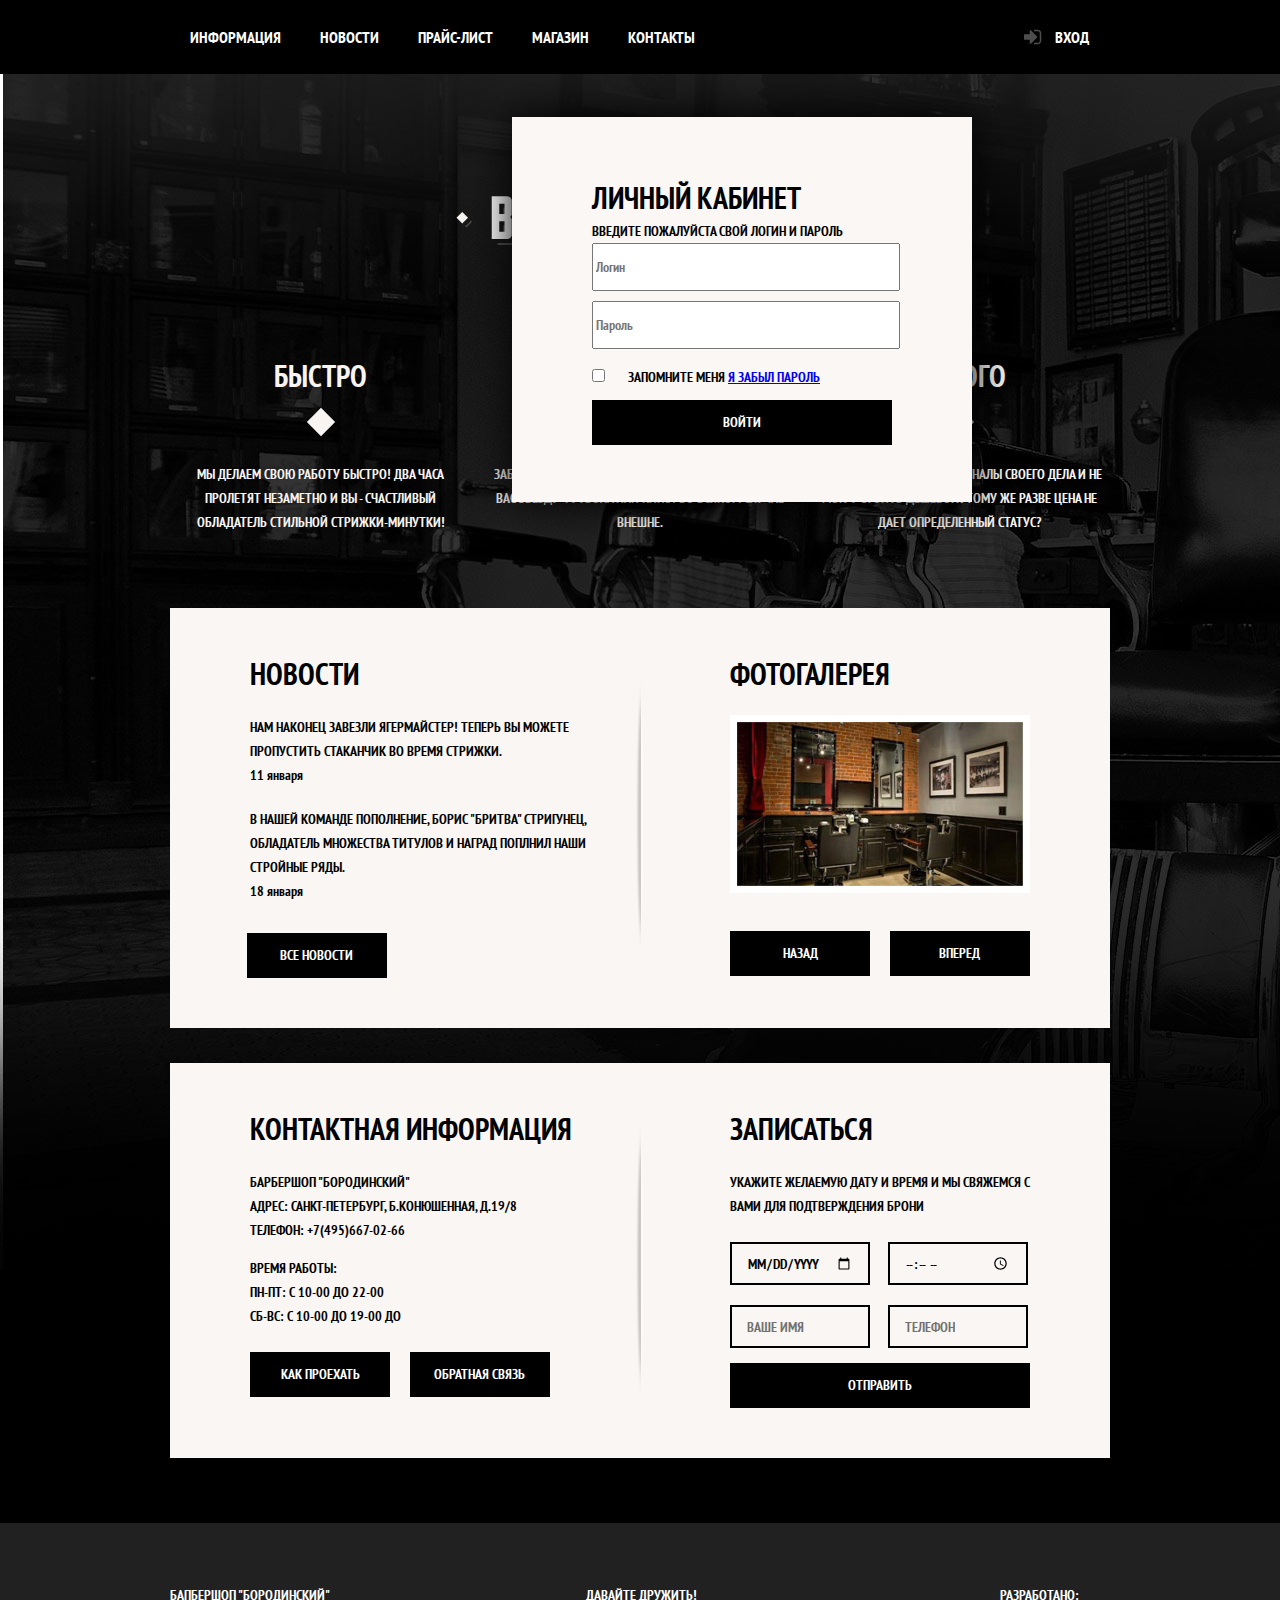
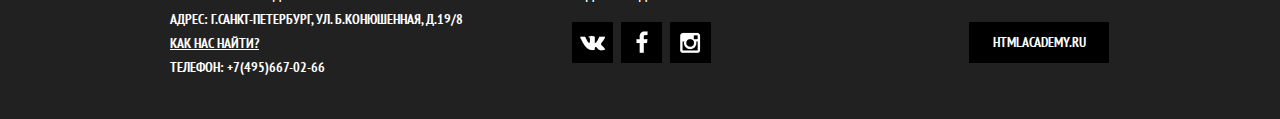
==== commit 44a5a910: "160522_2327" ====
--- a/index.html
+++ b/index.html
@@ -11,11 +11,11 @@
       <nav>
         <div class="wrapper clearfix">
           <ul class="menu-items-nav">
-            <li class="mi-nav"><a href="#">ИНФОРМАЦИЯ</a></li>
-            <li class="mi-nav"><a href="#">НОВОСТИ</a></li>
-            <li class="mi-nav"><a href="price.html">ПРАЙС-ЛИСТ</a></li>
-            <li class="mi-nav"><a href="shop.html">МАГАЗИН</a></li>
-            <li class="mi-nav"><a href="#">КОНТАКТЫ</a></li>
+            <li class="mi-nav"><a href="#">Информация</a></li>
+            <li class="mi-nav"><a href="#">Новости</a></li>
+            <li class="mi-nav"><a href="price.html">Прайс-лист</a></li>
+            <li class="mi-nav"><a href="shop.html">Магазин</a></li>
+            <li class="mi-nav"><a href="#">Контакты</a></li>
           </ul>          
           <a class="login-nav" href="#">
             <span class="sprite sprite-icon-login login-sprite"></span>
@@ -109,8 +109,8 @@
               Укажите желаемую дату и время и мы свяжемся с вами для подтверждения брони
             </p>
             <form action="#" method="post">
-              <input type="date" class="reception-input" id="reception-date">
-              <input type="time" class="reception-input" id="reception-time">
+              <input type="date" class="reception-input" id="reception-date" placeholder="Дата">
+              <input type="time" class="reception-input" id="reception-time" placeholder="Время">
               <input type="text" class="reception-input" id="reception-name" placeholder="Ваше имя">
               <input type="tel"  class="reception-input" id="reception-tel"  placeholder="Телефон">
               
@@ -125,22 +125,38 @@
     <footer>
       <div class="wrapper">
         <div class="footer-contacts">          
-            <p>БАРБЕРШОП "БОРОДИНСКИЙ"</p>
-            <p>АДРЕС: Г.САНКТ-ПЕТЕРБУРГ, УЛ. Б.КОНЮШЕННАЯ, Д.19/8</p>
-            <p><a href="#">КАК НАС НАЙТИ?</a></p>
-            <p>ТЕЛЕФОН: +7(495)667-02-66</p>          
+            <p>Бапбершоп "Бородинский"<br>
+               Адрес: Г.Санкт-Петербург, ул. Б.Конюшенная, д.19/8<br>
+              <a href="#">Как нас найти?</a><br>
+              Телефон: +7(495)667-02-66
+            </p>          
         </div>
         <div class="friends">
-          <p class="footer-first-p">ДАВАЙТЕ ДРУЖИТЬ!</p>
-          <a class="btn btn-footer btn-social vk" href="#"><div class="sprite sprite-icon-vk"></div></a>
-          <a class="btn btn-footer btn-social fb" href="#"><div class="sprite sprite-icon-fb"></div></a>
-          <a class="btn btn-footer btn-social ig" href="#"><div class="sprite sprite-icon-i"></div></a>
+          <p class="footer-first-p">Давайте дружить!</p>
+          <a class="btn btn-social vk" href="#"><div class="sprite sprite-icon-vk"></div></a>
+          <a class="btn btn-social fb" href="#"><div class="sprite sprite-icon-fb"></div></a>
+          <a class="btn btn-social ig" href="#"><div class="sprite sprite-icon-i"></div></a>
         </div>
         <div class="design">
-          <p class="footer-first-p">РАЗРАБОТАНО:</p>
+          <p class="footer-first-p">Разработано:</p>
           <p><a class="btn btn-footer btn-design" href="//www.htmlacademy.ru">HTMLACADEMY.RU</a></p>
         </div>
       </div>
-    </footer>    
+    </footer>  
+    <div class="form-login">
+      <h2>Личный кабинет</h2>
+      <p class="form-login-text">Введите пожалуйста свой логин и пароль</p>
+      <form action="#" method="post">
+        <input type="text" class="form-login-input" id="form-login" placeholder="Логин">
+        <input type="password" class="form-login-input" id="form-password" placeholder="Пароль">
+        
+        <input type="checkbox" id="form-remember">        
+        <label for="form-remember">Запомните меня</label>
+        <a href="#">Я забыл пароль</a>
+        <a class="btn btn-submit-index">Войти</a>
+      </form>  
+           
+      
+    </div>
   </body>
 </html>--- a/css/style.css
+++ b/css/style.css
@@ -31,51 +31,51 @@
 /*==========================*/
 /*Спрайт*/
 .sprite {
-    background-image: url(../img/sprites.png);
-    background-repeat: no-repeat;
-    display: block;
+  background-image: url(../img/sprites.png);
+  background-repeat: no-repeat;
+  display: block;
 }
 
 .sprite-icon-login {
-    width: 18px;
-    height: 16px;
-    background-position: -5px -5px;
+  width: 18px;
+  height: 16px;
+  background-position: -10px -10px;
 }
 
 .sprite-icon-fb {
-    width: 12px;
-    height: 22px;
-    background-position: -33px -5px;
+  width: 12px;
+  height: 22px;
+  background-position: -33px -1px;
 }
 
 .sprite-icon-fb-b {
-    width: 12px;
-    height: 22px;
-    background-position: -55px -5px;
+  width: 12px;
+  height: 22px;
+  background-position: -80px -10px;
 }
 
 .sprite-icon-i {
-    width: 21px;
-    height: 21px;
-    background-position: -77px -5px;
+  width: 21px;
+  height: 21px;
+  background-position: -102px 0px;
 }
 
 .sprite-icon-i-b {
-    width: 21px;
-    height: 21px;
-    background-position: -108px -5px;
+  width: 21px;
+  height: 21px;
+  background-position: -153px -10px;
 }
 
 .sprite-icon-vk {
-    width: 25px;
-    height: 16px;
-    background-position: -139px -5px;
+  width: 25px;
+  height: 16px;
+  background-position: -186px 3px;
 }
 
 .sprite-icon-vk-b {
-    width: 25px;
-    height: 16px;
-    background-position: -174px -5px;
+  width: 25px;
+  height: 16px;
+  background-position: -239px -10px;
 }
 /*=========================*/
 body {
@@ -120,8 +120,8 @@
   display: inline-block;
   text-decoration: none;
   vertical-align: top;
-  background-color: #000000;
-  /*color: #bbbbbb;*/
+  text-transform: uppercase;
+  background-color: #000000;  
   color: #ffffff;
 }
 
@@ -211,6 +211,7 @@
   width: 108px;
   height: 100%;
   text-align: center; 
+  text-decoration: none;
   /*cursor:pointer*/
 }
 
@@ -231,7 +232,7 @@
   color: #ffffff;
 }
 
-.login-nav:hover>span {
+.login-nav:hover > span {
   opacity: 1;
 }
 /*--promo*/
@@ -241,7 +242,7 @@
   color: #f7f4f1;
 }
 
-.promo>section {
+.promo > section {
   display: inline-block;
   width: 300px;
   margin: 0;
@@ -250,10 +251,10 @@
   vertical-align: top;
 }
 
-.promo>section:not(:last-child) {
+.promo > section:not(:last-child) {
   margin-right: 20px;
 } 
-.promo>section:first-child {
+.promo > section:first-child {
   margin-left: 0;
 }
 
@@ -287,15 +288,15 @@
   margin-bottom: 15px;
 }
 
-.btn-footer {
+/*.btn-footer {
   text-align: center;  
   color: #ffffff;
-}
-
-.btn-footer:hover {
+}*/
+
+/*.btn-footer:hover {
   background-color: #ffffff;
   color: #000000;
-}
+}*/
 
 .footer-contacts {
   display: inline-block;
@@ -316,44 +317,50 @@
   vertical-align: top;
 }
 
-.friends a{
+/*.friends a{
+  display: inline-block;    
+}*/
+
+.btn-social {
   display: inline-block;  
-}
-
-.vk:hover>div {
-  background-position: -174px -5px;
-}
-
-.fb:hover>div {
-  background-position: -55px -5px;
-}
-
-.ig:hover>div {
-  background-position: -108px -5px;
-}
-
-.btn-social {
-  width: 21px;
-  height: 21px;
-  padding: 10px;  
+  width: 41px;
+  height: 41px;
+  /*padding: 10px;  */
   margin-right: 5px;
-}
-
-.btn-social:nth-child(2) {
-  width: 25px;
-  height: 16px;
-  padding: 13px 8px 12px 8px;  
-  margin-right: 5px;
-}
-
-.btn-social:nth-child(3){
-  width: 12px;
-  height: 22px;
-  padding: 10px 13px 9px 16px;  
-}
-
-.btn-social:nth-child(4){
+  text-align: center;  
+  color: #ffffff;
+}
+.btn-social  >  div {
+  width: 100%;
+  height: 100%;
+  margin: 0;
+  padding: 0;
+}
+
+.vk{
+  margin-right: 5px;  
+  background-position: -186px 3px;
+}
+
+.ig{
   margin-right: 0;
+}
+
+.btn-social:hover {
+  background-color: #ffffff;
+  color: #000000;
+}
+  
+.vk:hover  >  div {
+  background-position: -231px 3px;
+}
+
+.fb:hover  >  div {
+  background-position: -66px -1px;
+}
+
+.ig:hover  >  div {
+  background-position: -143px 0px;
 }
 
 .design {
@@ -367,8 +374,7 @@
 .btn-design {
   width: 140px;
   height: 41px;
-  line-height: 41px;
-  
+  line-height: 41px;  
 }
 
 /*=========================================================*/
@@ -544,12 +550,12 @@
   margin-bottom: 15px;
 }
 /*--Хлебные крошки*/
-.breadcrumbs>ul {
-  margin: 0;
-  padding: 0;
-}
-
-.breadcrumbs>ul>li {
+.breadcrumbs > ul {
+  margin: 0;
+  padding: 0;
+}
+
+.breadcrumbs > ul > li {
   position: relative;
   display:inline-block;  
   vertical-align:top;
@@ -563,7 +569,7 @@
   color: #000000;
 }
 
-.breadcrumbs>ul>li:not(:last-child)::after {
+.breadcrumbs > ul > li:not(:last-child)::after {
   content: "";
   position: absolute;
   top: 8px;
@@ -575,7 +581,7 @@
   transform: rotate(45deg);
 }
 
-.breadcrumbs li>span {
+.breadcrumbs li > span {
   color: #aba9a7;
 }
 
@@ -597,7 +603,7 @@
   border: none;
 }
 
-.shop-selection fieldset>legend {
+.shop-selection fieldset > legend {
   margin: 0;
   padding: 0;
   margin-bottom: 20px;
@@ -669,7 +675,7 @@
   width: 18px;
   height: 18px;  
   border: 1px solid #000000;  
-  content: '';
+  content: "";
 }
 
 /*--включен*/
@@ -703,7 +709,7 @@
   height: 18px;  
   border: 1px solid #000000;  
   border-radius: 50%;
-  content: '';
+  content: "";
 }
 
 /*--включен*/
@@ -747,7 +753,7 @@
   margin-top: 22px;
 }
 
-.shop-pagination>li {
+.shop-pagination > li {
   display:inline-block;
   margin-right: 5px;
   text-align: center;
@@ -814,23 +820,28 @@
   height: 44px;
   margin-top: 15px;
   margin-left: 16px;
-  line-height: 44px;
+  line-height: 43px;  
+
 }
 
 .items-item-cost {
   display: inline-block;
-  width: 110px;
-  text-align: center;
-  
+  width: 110px;  
+  height: 100%;
+  margin: 0;
+  padding: 0;
+  text-align: center;  
   background-color: #e5e5e5;
 }
 
 .shop-btn-buy {
   display: inline-block;
-  width: 78px;
-  margin-left: -0.25em;  
-  padding: 15px 0;
-  text-align: center;
+  width: 78px;  
+  height: 100%;
+  margin: 0;
+  padding: 0;
+  margin-left: -0.22em;    
+  text-align: center;  
   border: none;
 }
 /*price.html*/
@@ -926,7 +937,7 @@
   padding-bottom: 10px;
 }
 
-.price-about>h3 {
+.price-about > h3 {
    margin-bottom: 15px;
 }
 
@@ -962,12 +973,12 @@
   box-shadow: 0 0 5px 0 #e4e2df;
 }
 
-.goods-foto-list>img {
+.goods-foto-list > img {
   margin: 0;
   box-shadow: 0 0 5px 0 #e4e2df;
 }
 
-.goods-foto-list>img:not(:last-child) {
+.goods-foto-list > img:not(:last-child) {
   margin-right: 17px;
   
 }
@@ -1047,4 +1058,39 @@
 
   background-color: #000000;
   transform: rotate(45deg);
+}
+
+/*popup*/
+.form-login {
+  position: absolute;
+  top: 13%;
+  left: 40%;
+  width: 300px;
+  height: 265px;
+  padding: 60px 80px;
+  background-color: #faf7f4;
+  color: #000000;
+  box-shadow: 0 0 40px 0 #000000;
+}
+
+.form-login>h2 {
+  margin: 0;
+  padding: 0;  
+}
+
+.form-login-text {
+  margin: 0;
+  padding: 0;
+}
+
+.form-login-input {
+  display: block;
+  width: 100%;
+  height: 42px;
+  margin-bottom: 10px;
+  
+}
+
+.form-login label {
+  display: inline-block;
 }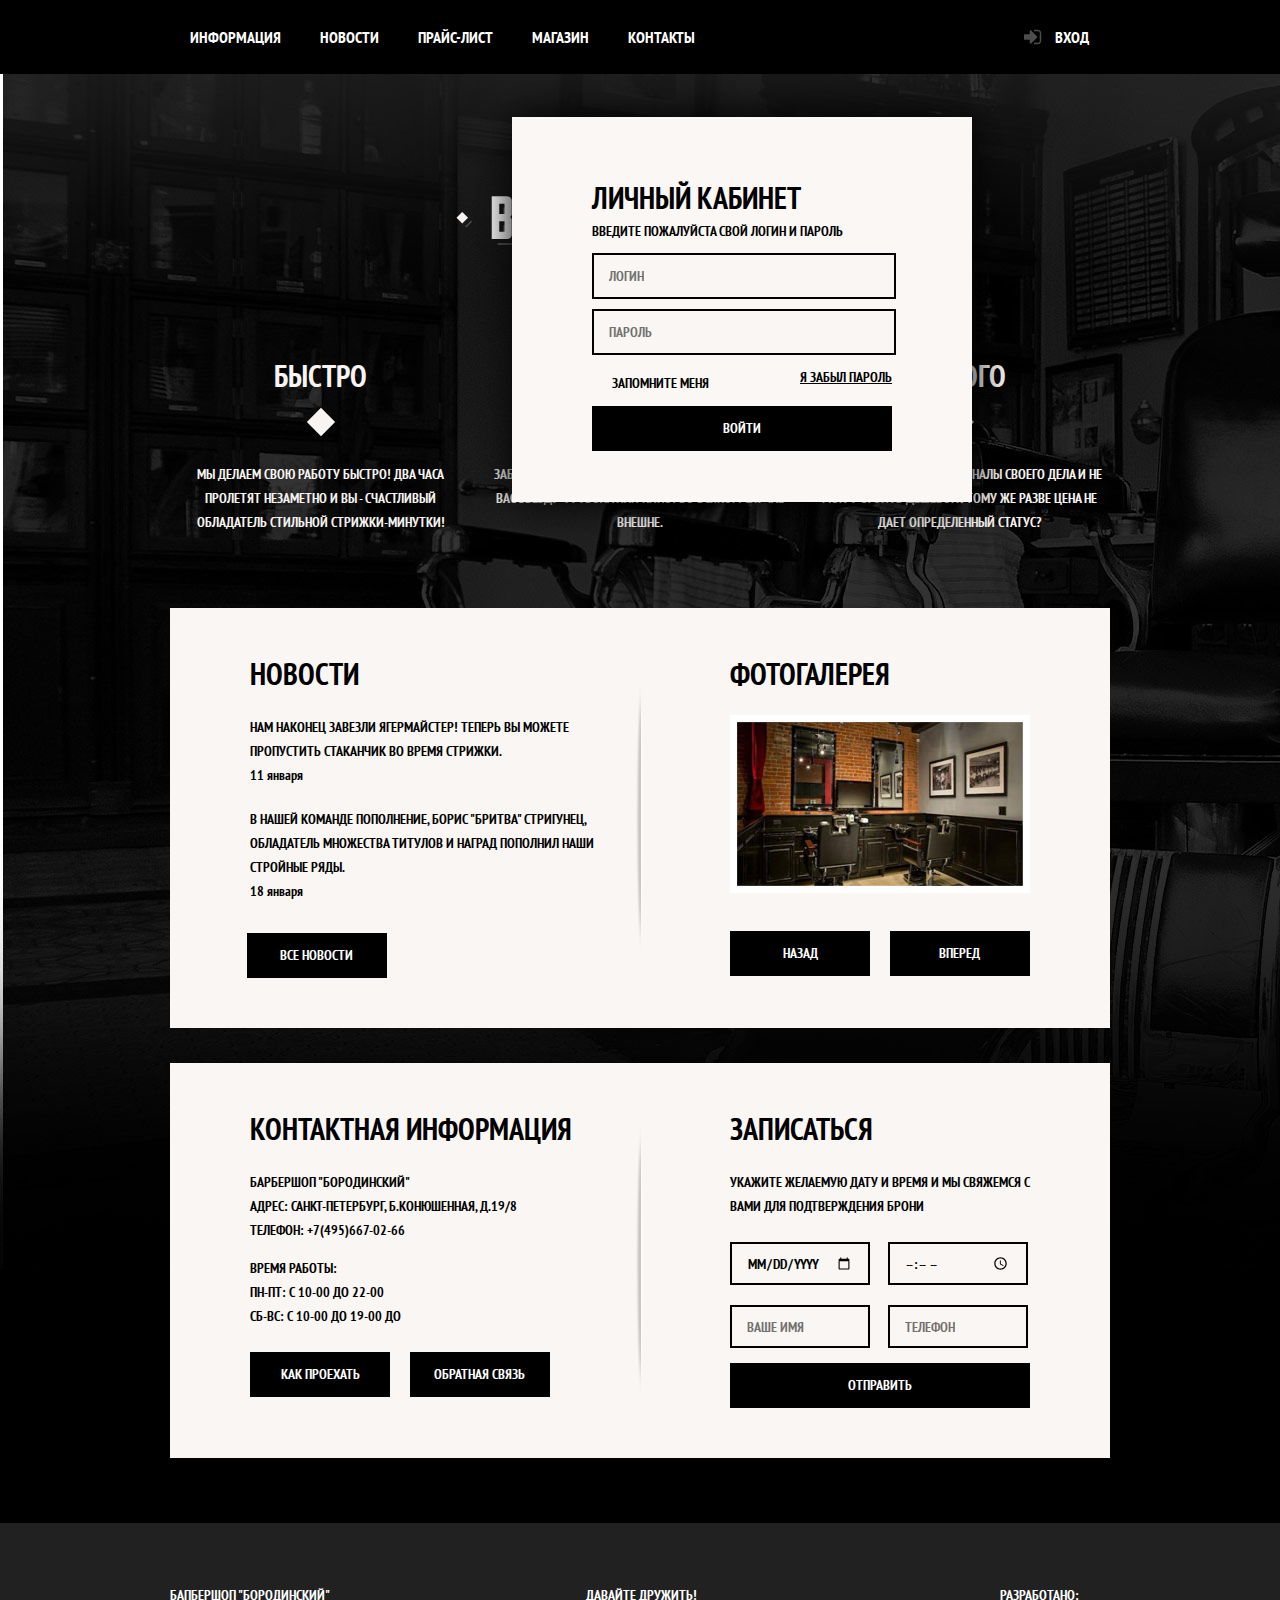
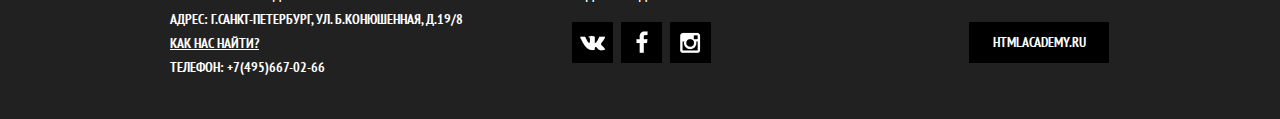
==== commit 194ae343: "160523_2203" ====
--- a/index.html
+++ b/index.html
@@ -65,7 +65,7 @@
             </p>
             <p>
             В нашей команде пополнение, Борис "Бритва" Стригунец, обладатель
-            множества титулов и наград поплнил наши стройные ряды.
+            множества титулов и наград пополнил наши стройные ряды.
             <span class="news-data"> 18 января</span>
             </p>            
             <a class="btn btn-news">Все новости</a>
@@ -147,12 +147,15 @@
       <h2>Личный кабинет</h2>
       <p class="form-login-text">Введите пожалуйста свой логин и пароль</p>
       <form action="#" method="post">
-        <input type="text" class="form-login-input" id="form-login" placeholder="Логин">
-        <input type="password" class="form-login-input" id="form-password" placeholder="Пароль">
+        <input type="text" class="reception-input form-login-input" id="form-login" placeholder="Логин">
+        <input type="password" class="reception-input form-login-input" id="form-password" placeholder="Пароль">
         
-        <input type="checkbox" id="form-remember">        
-        <label for="form-remember">Запомните меня</label>
-        <a href="#">Я забыл пароль</a>
+        <div class="clearfix">
+          <input class="remember-check" type="checkbox" id="form-remember">        
+          <label for="form-remember">Запомните меня</label>
+          
+          <a href="#" class="remember-link">Я забыл пароль</a>
+        </div>  
         <a class="btn btn-submit-index">Войти</a>
       </form>  
            
--- a/css/style.css
+++ b/css/style.css
@@ -1085,7 +1085,7 @@
 
 .form-login-input {
   display: block;
-  width: 100%;
+  width: 270px;
   height: 42px;
   margin-bottom: 10px;
   
@@ -1093,4 +1093,20 @@
 
 .form-login label {
   display: inline-block;
+}
+
+.remember-link {
+  display: block;
+  float:right;
+  text-transform: uppercase;
+  color: #000000;
+}
+/*чекбокс*/
+.remember-check+label {
+  cursor: pointer;
+}
+
+.remember-check:not(checked) {
+  position: absolute;
+  opacity: 0;
 }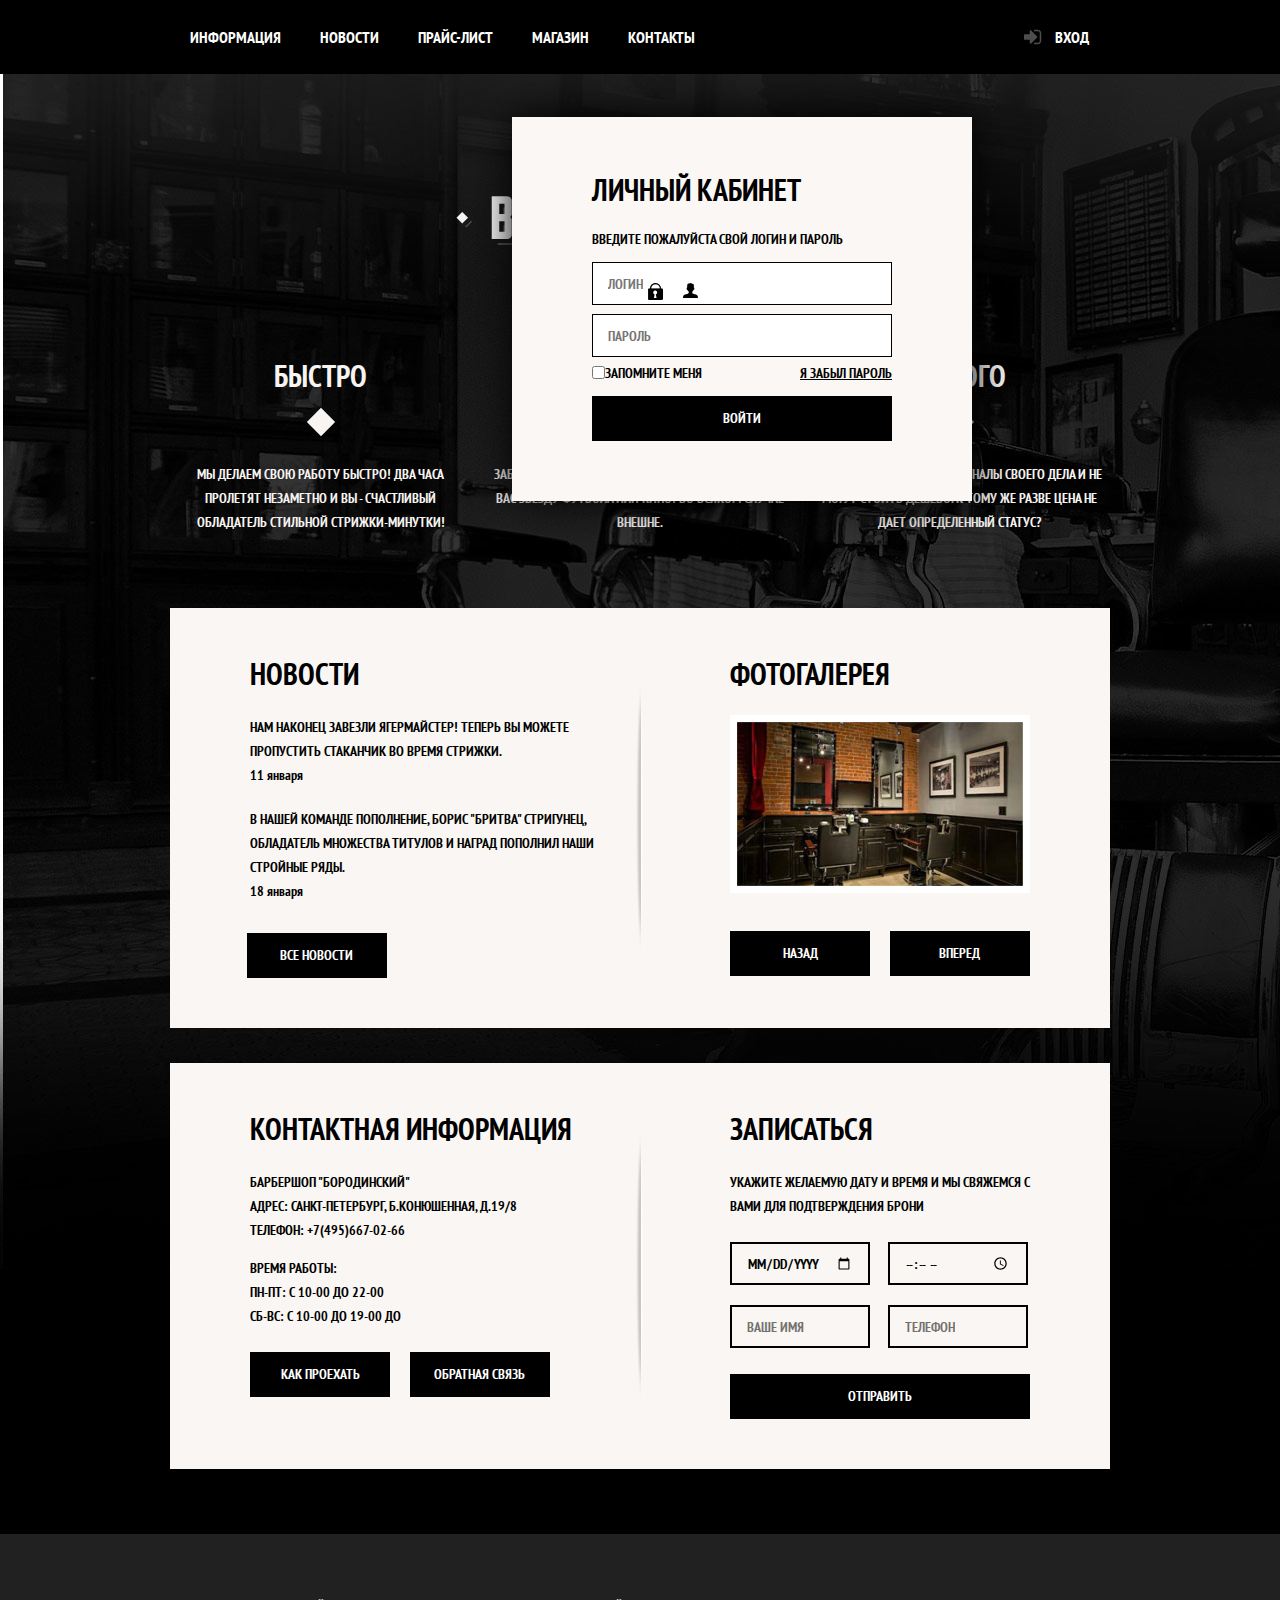
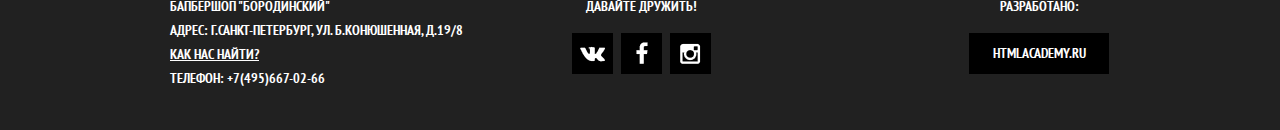
==== commit f3acb890: "160526-1553" ====
--- a/index.html
+++ b/index.html
@@ -143,23 +143,25 @@
         </div>
       </div>
     </footer>  
-    <div class="form-login">
+    <!--Всплвающие окна-->
+    <form class="form-lk" action="#" method="post">
       <h2>Личный кабинет</h2>
-      <p class="form-login-text">Введите пожалуйста свой логин и пароль</p>
-      <form action="#" method="post">
-        <input type="text" class="reception-input form-login-input" id="form-login" placeholder="Логин">
-        <input type="password" class="reception-input form-login-input" id="form-password" placeholder="Пароль">
-        
+      <fieldset class = "form-lk-data">
+        <legend class="form-lk-text">Введите пожалуйста свой логин и пароль</legend>
+        <input type="text" class="form-lk-input logout input-login" id="form-login" placeholder="Логин">
+        <input type="password" class="form-lk-input" id="form-password" placeholder="Пароль">  
+      </fieldset>
+      
+      <fieldset class = "form-lk-buttons">
         <div class="clearfix">
-          <input class="remember-check" type="checkbox" id="form-remember">        
-          <label for="form-remember">Запомните меня</label>
+          <input class="remember remember-check" type="checkbox" id="form-remember">        
+          <label class="remember" for="form-remember">Запомните меня</label>
           
           <a href="#" class="remember-link">Я забыл пароль</a>
         </div>  
+        
         <a class="btn btn-submit-index">Войти</a>
-      </form>  
-           
-      
-    </div>
+      </fieldset>
+    </form>     
   </body>
 </html>--- a/css/style.css
+++ b/css/style.css
@@ -1061,47 +1061,109 @@
 }
 
 /*popup*/
-.form-login {
+.form-lk {
   position: absolute;
   top: 13%;
   left: 40%;
   width: 300px;
-  height: 265px;
+  /*height: 225px;*/
   padding: 60px 80px;
   background-color: #faf7f4;
   color: #000000;
   box-shadow: 0 0 40px 0 #000000;
 }
 
-.form-login>h2 {
+.form-lk>h2 {
   margin: 0;
   padding: 0;  
-}
-
-.form-login-text {
-  margin: 0;
-  padding: 0;
-}
-
-.form-login-input {
+  margin-bottom: 30px;
+  line-height: 25px;
+}
+.form-lk>fieldset {
+  margin: 0;
+  padding: 0;
+  
+  border: none;
+}
+
+.form-lk-text {
+  
+  margin-bottom: 16px;
+  line-height: 14px;
+}
+
+.form-lk-data {
+  margin-bottom: 6px;
+}
+.form-lk-input {
   display: block;
-  width: 270px;
-  height: 42px;
-  margin-bottom: 10px;
-  
-}
-
-.form-login label {
-  display: inline-block;
+  width: 268px;
+  height: 41px;
+  padding: 0 15px;
+  margin-bottom: 9px;
+  text-transform: uppercase;  
+  border: 1px solid #000000;
+  
+}
+
+
+.form-lk-buttons   {
+  margin-top: 15px;
+}
+
+.remember {
+  margin: 0;
+  padding: 0;
+  float: left;
+  line-height: 14px;
 }
 
 .remember-link {
   display: block;
   float:right;
+  line-height: 14px;
   text-transform: uppercase;
   color: #000000;
 }
-/*чекбокс*/
+
+.btn-submit-index {
+  margin: 0;
+  padding: 0;
+  margin-top: 16px;
+}
+/*спрайты*/
+.logout {
+    background-image: url(../img/logout.png);
+    background-repeat: no-repeat;
+    display: block;
+}
+
+.logout-locked {
+    width: 15px;
+    height: 17px;
+    background-position: -10px -10px;
+}
+
+.logout-login {
+    width: 15px;
+    height: 15px;
+    background-position: -45px -10px;
+}
+
+.input-login {
+  background-position:  45px 10px;
+  
+}
+
+/*
+.form-login label {
+  display: inline-block;
+}
+
+
+
+
+/*чекбокс*//*
 .remember-check+label {
   cursor: pointer;
 }
@@ -1109,4 +1171,4 @@
 .remember-check:not(checked) {
   position: absolute;
   opacity: 0;
-}+}*/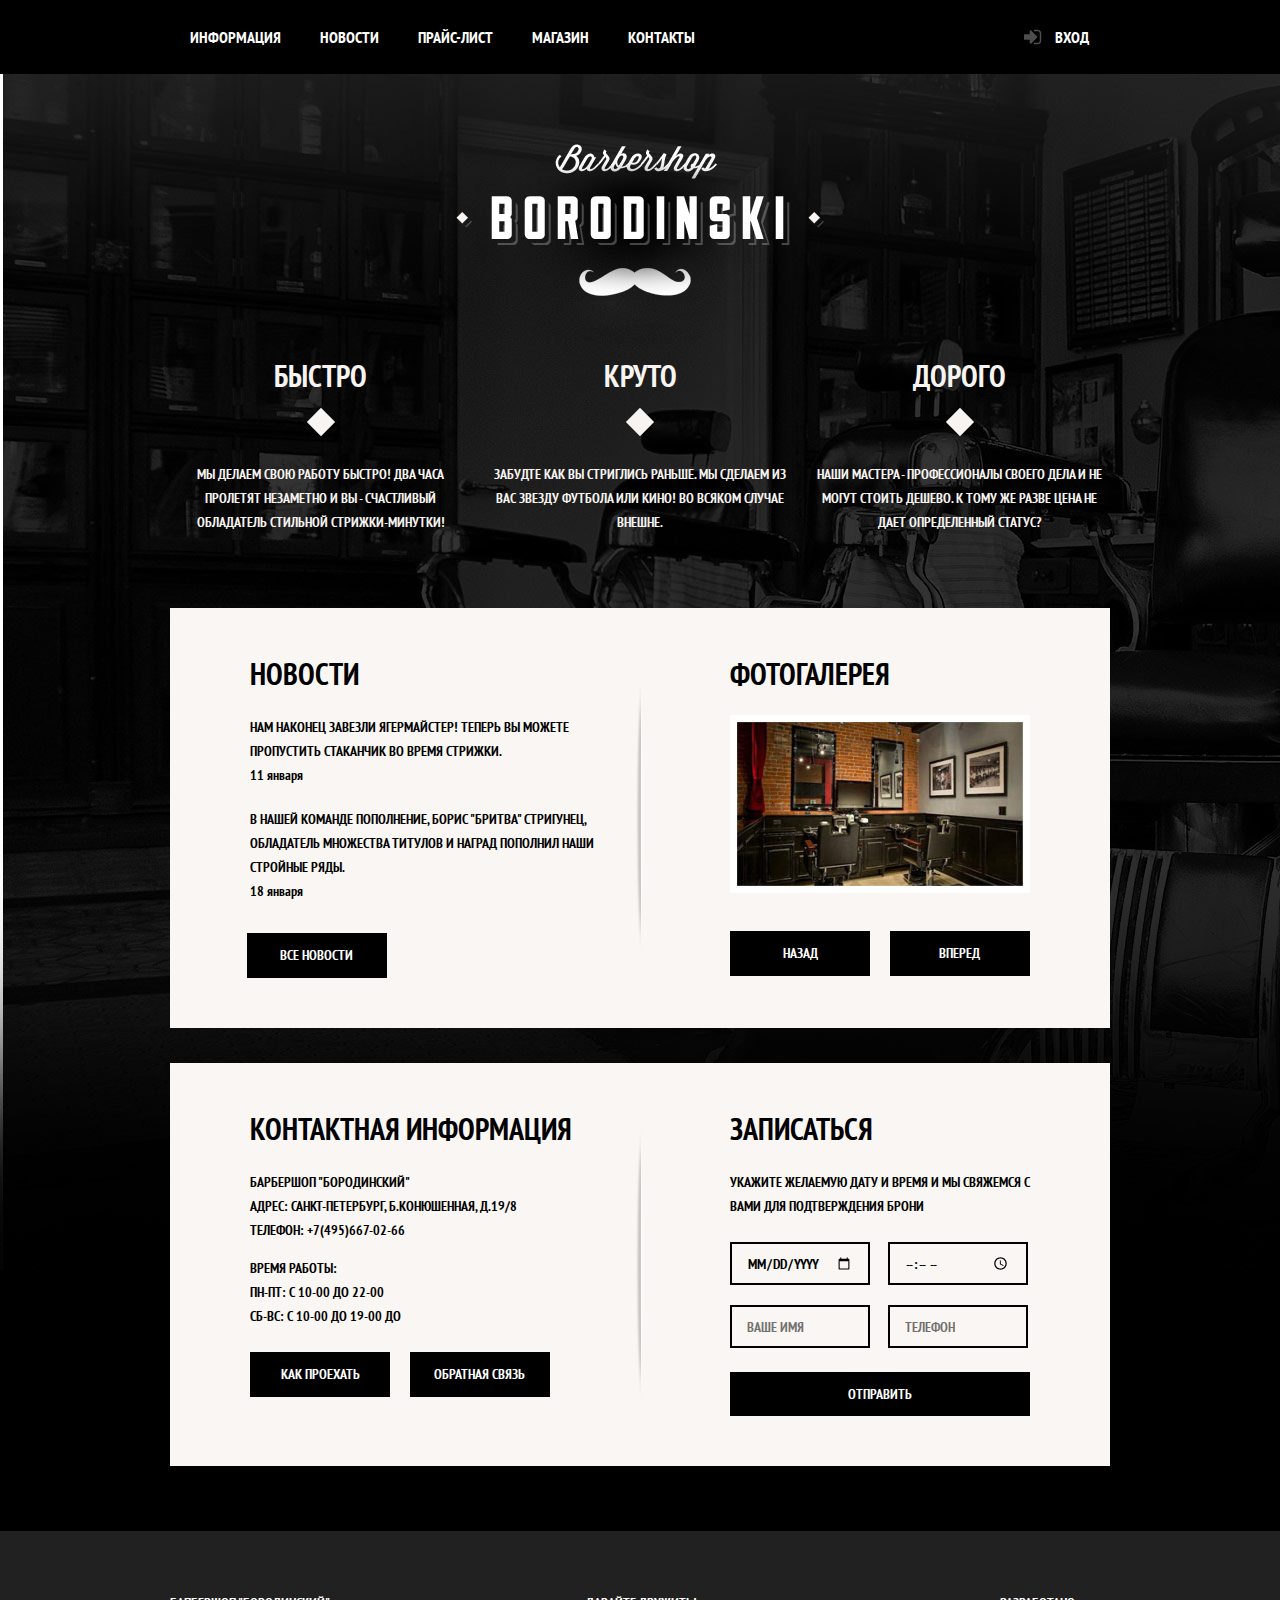
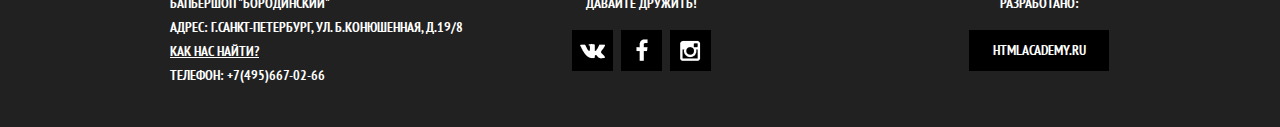
==== commit 54aa056d: "160527_1157" ====
--- a/index.html
+++ b/index.html
@@ -3,8 +3,8 @@
   <head>
     <meta charset="utf-8">
     <title>Барбершоп «Бородинский»</title>
-    <link rel="stylesheet" href="css/normalize.css">
-    <link rel="stylesheet" href="css/style.css">
+    <link rel="stylesheet" href="css/normalize.min.css">
+    <link rel="stylesheet" href="css/style.min.css">
   </head>
   <body>
     <header>
@@ -98,7 +98,7 @@
               Сб-Вс: c 10-00 до 19-00 до<br>
             </p>
             <div class="index-group-btn">
-              <a class="btn btn-news">Как проехать</a>
+              <a class="btn btn-news js-btn-map">Как проехать</a>
               <a class="btn btn-news">Обратная связь</a>
             </div>
           </section>
@@ -109,8 +109,8 @@
               Укажите желаемую дату и время и мы свяжемся с вами для подтверждения брони
             </p>
             <form action="#" method="post">
-              <input type="date" class="reception-input" id="reception-date" placeholder="Дата">
-              <input type="time" class="reception-input" id="reception-time" placeholder="Время">
+              <input type="date" class="reception-input" id="reception-date">
+              <input type="time" class="reception-input" id="reception-time">
               <input type="text" class="reception-input" id="reception-name" placeholder="Ваше имя">
               <input type="tel"  class="reception-input" id="reception-tel"  placeholder="Телефон">
               
@@ -144,12 +144,18 @@
       </div>
     </footer>  
     <!--Всплвающие окна-->
-    <form class="form-lk" action="#" method="post">
+    <form class="form-lk not-visible" action="#" method="post">
       <h2>Личный кабинет</h2>
       <fieldset class = "form-lk-data">
         <legend class="form-lk-text">Введите пожалуйста свой логин и пароль</legend>
-        <input type="text" class="form-lk-input logout input-login" id="form-login" placeholder="Логин">
-        <input type="password" class="form-lk-input" id="form-password" placeholder="Пароль">  
+        <div class = "full-input"> 
+          <input type="text" class="form-lk-input" id="form-login" placeholder="Логин">
+          <div class="logout logout-login"></div>
+        </div>  
+        <div class = "full-input"> 
+          <input type="password" class="form-lk-input" id="form-password" placeholder="Пароль">
+          <div class="logout logout-locked"></div>  
+        </div>  
       </fieldset>
       
       <fieldset class = "form-lk-buttons">
@@ -162,6 +168,16 @@
         
         <a class="btn btn-submit-index">Войти</a>
       </fieldset>
-    </form>     
+      <button class="btn-close btn-close-lk" type="button" name="map-big-close">Закрыть</button>
+    </form>    
+    <!--карта-->
+    <div class="map-popup not-visible">
+      <button class="btn-close btn-close-map" type="button" name="map-big-close">Закрыть</button>
+      <div id="map-yandex"></div>
+    </div>      
+    <!--Подключение скрипта-->    
+    <script type="text/javascript" charset="utf-8" async src="https://api-maps.yandex.ru/services/constructor/1.0/js/?sid=IpITNLhNiEQ2_FVrM0cRfPPXrqNnmbOB&width=760&height=560&lang=ru_RU&sourceType=constructor&scroll=true&id=map-yandex"></script>
+    
+    <script src="js/script.min.js"></script>     
   </body>
 </html>--- a/css/style.min.css
+++ b/css/style.min.css
@@ -0,0 +1 @@
+@font-face{font-family:"PT Sans Narrow";font-style:normal;font-weight:400;src:local("PT Sans Narrow"),url(../fonts/ptsansnarrow.woff2),url(../fonts/ptsansnarrow.woff)}@font-face{font-family:"PT Sans Narrow";font-style:normal;font-weight:700;src:local("PT Sans Narrow bold"),url(../fonts/ptsansnarrowbold.woff2),url(../fonts/ptsansnarrowbold.woff)}img{max-width:100%;height:auto}.wrapper{width:940px;margin:0 auto;padding:0}.clearfix::after{content:"";display:table;clear:both}.not-visible{display:none}.sprite{background-image:url(../img/sprites.png);background-repeat:no-repeat;display:block}.sprite-icon-login{width:18px;height:16px;background-position:-10px -10px}.sprite-icon-fb,.sprite-icon-fb-b{width:12px;height:22px;background-position:-33px -1px}.sprite-icon-fb-b{background-position:-80px -10px}.sprite-icon-i,.sprite-icon-i-b{width:21px;height:21px;background-position:-102px 0}.sprite-icon-i-b{background-position:-153px -10px}.sprite-icon-vk,.sprite-icon-vk-b{width:25px;height:16px;background-position:-186px 3px}.sprite-icon-vk-b{background-position:-239px -10px}body{margin:0 auto;background-color:#000;background-image:url(../img/background-img.jpg);background-repeat:no-repeat;color:#fff}a,body,h1{text-transform:uppercase}a,body{font-family:"PT Sans Narrow","Tahoma",sans-serif;font-weight:700;font-size:14px;line-height:24px}h1{font-size:48px;line-height:48px}.index-h2,h2{font-size:30px;line-height:42px}.btn,h2,h3{text-transform:uppercase}h3{font-size:24px;line-height:30px}.btn{display:inline-block;text-decoration:none;vertical-align:top;background-color:#000;color:#fff;cursor:pointer}.btn:hover{background:#663d15}.index-h2{margin:0;padding:0}header,nav{min-height:74px}nav{background-color:#000}nav a:hover{background-color:#242424}.menu-items-nav{float:left;margin:0;padding:0}.mi-nav{display:inline-block;margin:0;padding:0;vertical-align:top;list-style:none}.menu-items-nav a{display:inline-block;margin-left:-.25em;padding:0 20px;font-size:16px;line-height:74px;text-decoration:none;color:#fff}.menu-items-nav li:first-child a,.menu-items-nav li:first-child span{margin-left:0}.menu-items-nav span{position:relative;display:inline-block;margin-left:-.25em;padding:0 20px;font-size:16px;line-height:74px;color:#fff}.menu-items-nav span::after{content:"";position:absolute;left:20px;bottom:0;right:20px;height:5px;background-color:#fff}.login-nav{float:right;display:block;width:108px;height:100%;text-align:center;text-decoration:none}.login-sprite{margin-top:29px;margin-right:10px;opacity:.3}.login-nav b,.login-sprite,.promo>section{display:inline-block;vertical-align:top}.login-nav b{font-size:16px;line-height:74px;text-decoration:none;color:#fff}.login-nav:hover>span{opacity:1}.promo-full{padding-top:70px;text-align:center;color:#f7f4f1}.promo>section{width:300px;padding:0;margin:0 0 0 -.25em}.promo>section:not(:last-child){margin-right:20px}.promo>section:first-child{margin-left:0}.point-big{width:20px;height:20px;margin-left:140px;margin-top:15px;margin-bottom:30px;border:10px solid #f7f4f1;box-sizing:border-box;-webkit-transform:rotate(45deg);transform:rotate(45deg)}.contacts-reception,.news-gallery{background:url(../img/shadow-separator.png) no-repeat center}footer{padding-top:60px;padding-bottom:40px;background-color:#212121}.breadcrumbs>ul,footer p{margin:0;padding:0}.footer-first-p{margin-bottom:15px}.footer-contacts{display:inline-block;width:310px;vertical-align:top}.footer-contacts a{color:#fff}.btn-social,.friends{display:inline-block;text-align:center}.friends{margin-left:88px;vertical-align:top;width:140px}.btn-social{width:41px;height:41px;margin-right:5px;color:#fff}.btn-social>div{width:100%;height:100%;margin:0;padding:0}.vk{margin-right:5px;background-position:-186px 3px}.ig{margin-right:0}.btn-social:hover{background-color:#fff;color:#000}.vk:hover>div{background-position:-231px 3px}.fb:hover>div{background-position:-66px -1px}.ig:hover>div{background-position:-143px 0}.design{display:inline-block;width:140px;margin-left:255px;text-align:center;vertical-align:top}.btn-design{width:140px;height:41px;line-height:41px}.index-content{margin-bottom:65px}.news-gallery{position:relative;margin:60px 0 35px;padding:45px 0 50px;background-color:#f9f6f3;color:#000}.news-gallery p{font-size:14px;line-height:24px}.news{float:left;width:380px;margin-right:20px;padding-left:80px}.contacts-reception h2,.news p,.news-gallery h2{margin-bottom:20px}.news-data{display:block;text-transform:lowercase}.gallery{float:right;width:300px;padding:0 80px}.gallery-border{position:relative;height:164px;margin-bottom:38px;border:7px solid #fff}.gallery-content{height:164px;margin:0}.gallery-content img{width:286px;height:164px}.btn-news{width:140px;height:45px;margin-top:10px;line-height:45px;text-align:center}.btn-news:first-child{margin-right:20px}.btn-news:last-child{margin-left:-.25em}.btn-gallery{margin-top:0}.contacts-reception{position:relative;margin:0 0 30px;padding-top:45px;padding-bottom:50px;background-color:#f9f6f3;color:#000}.contacts-reception p{font-size:14px;line-height:24px}.contacts{float:left;width:380px;margin-right:20px;padding-left:80px}.reception{float:right;width:300px;padding:0 80px}.reception-input{width:106px;height:39px;margin:10px 0;padding:0 15px;text-transform:uppercase;background-color:#f9f6f3;color:#000;border:2px solid #000;outline:none}.reception-input:nth-child(2n-1){margin-right:15px}.btn-submit-index,.logo-nav{width:300px;line-height:45px;text-align:center}.logo-nav{display:block;float:left;width:140px;padding:25px 0;margin-right:20px;line-height:0}.shop-main{padding:50px 0;background-color:#f9f6f3;color:#000}.shop-h2{padding:0;margin:0 0 15px}.breadcrumbs>ul>li{position:relative;display:inline-block;vertical-align:top;list-style:none}.breadcrumbs-link{line-height:20px;margin-right:40px;text-decoration:none;color:#000}.breadcrumbs>ul>li:not(:last-child)::after{content:"";position:absolute;top:8px;right:14px;width:8px;height:8px;background-color:#000;-webkit-transform:rotate(45deg);transform:rotate(45deg)}.breadcrumbs li>span{color:#aba9a7}.shop-goods-page{padding-top:45px}.shop-selection{float:left;width:220px;margin-right:20px}.shop-selection fieldset{padding:0;margin:0 0 45px;border:none}.shop-selection fieldset>legend{padding:0;margin:0 0 20px;font-size:24px;line-height:30px}label{display:block;line-height:18px;margin:9px 0;padding-left:20px}.producers label:not(:last-child){margin-bottom:18px}.labelradio:not(:last-child){margin-bottom:25px}.btn-shop-view{width:112px;height:45px;border:none}.checkbox,.radiobutton{display:none}.checkbox+label,.radiobutton+label{padding-left:20px;cursor:pointer}.checkbox:not(checked)+label,.radiobutton:not(checked)+label{position:relative;padding:0 0 0 40px}.checkbox:not(checked)+label:before{position:absolute;top:0;left:0;width:18px;height:18px;border:1px solid #000;content:""}.checkbox:checked+label:before{background-image:url(../img/checkbox.png);background-position:-2px -2px}.radiobutton:not(checked)+label:before{position:absolute;top:0;left:0;width:18px;height:18px;border:1px solid #000;border-radius:50%;content:""}.radiobutton:checked+label:before{background-image:url(../img/checkbox.png);background-position:-22px 0}.shop-items{float:right;width:700px}.items-item{padding:0;box-shadow:0 0 10px 0 #dddad8}.items-item:nth-child(3n-2){margin-left:0}.items-item:nth-child(3n){margin-right:0}.shop-pagination{padding:0;margin:22px 0 0}.shop-pagination>li{display:inline-block;margin-right:5px;text-align:center;vertical-align:top;list-style:none}.shop-pagination-link{width:42px;height:42px;line-height:42px}.shop-pagination-link-active{background-color:#fff;color:#000}.items-item,.shop-pagination-link-active:hover{background-color:#fff}.items-item{position:relative;display:inline-block;vertical-align:top;width:220px;height:290px;margin:10px 8px}.items-item img,.price-about>h3{margin-bottom:15px}.shop-item-p{padding:0;margin:0 0 0 16px;line-height:18px}.shop-item-link{text-decoration:none;color:#000}.items-item-name{text-transform:uppercase}.items-item-wraper{width:188px;height:44px;margin-top:15px;margin-left:16px;line-height:43px}.items-item-cost,.shop-btn-buy{display:inline-block;height:100%;padding:0}.items-item-cost{background-color:#e5e5e5;width:110px;margin:0}.shop-btn-buy{width:78px;margin:0 0 0 -.22em;text-align:center;border:none}.price-h2{padding:0;margin:0 0 15px}.price-main-head{margin-top:45px;margin-bottom:35px;text-align:center}.price-main-head h1{position:relative;z-index:2;display:inline-block;margin:0;padding:0 25px;background-color:#fbf8f5}.price-main-head::after{content:"";position:relative;top:-25px;z-index:1;display:block;border-bottom:2px solid #000}.price-top{margin-bottom:40px}.price-left-column{float:left;width:380px}.price-right-column{float:right;width:460px}.price-ul-name{margin:14px 0;padding:0;list-style:none}.price-ul-name li{position:relative;margin-bottom:15px;padding-left:20px}.item-set-ul li::before,.price-ul-name li::before{content:"";position:absolute;top:8px;left:0;width:8px;height:8px;background-color:#000;-webkit-transform:rotate(45deg);transform:rotate(45deg)}.price-table{width:100%;margin:0;padding:0;border-collapse:collapse}.price-table td{width:50%;padding:10px 15px;border:2px solid #000}.price-table td:last-child{text-align:center}.price-about{padding-bottom:10px}.price-p{display:inline-block;width:380px;line-height:24px}.price-p:not(:last-child){margin-right:100px}.item-main{padding-bottom:0}.item-goods-full{padding-top:54px;padding-bottom:38px}.item-goods-foto{float:left;width:460px}.goods-foto-head{width:460px;height:499px;margin-bottom:20px;box-shadow:0 0 5px 0 #e4e2df}.goods-foto-list>img{margin:0;box-shadow:0 0 5px 0 #e4e2df}.goods-foto-list>img:not(:last-child){margin-right:17px}.item-goods-about{float:right;width:390px;line-height:24px}.item-caption{margin-top:15px;margin-bottom:30px}.goods-about-code{float:right;color:#aeaeae}.goods-about-cost{width:188px;height:43px;margin-top:35px}.btn-item-buy,.items-item-cost{text-align:center;line-height:43px}.btn-item-buy{width:78px;height:43px;margin-left:-.25em}.item-set-h2{margin:0 0 15px}.item-set{margin-top:65px}.item-set-ul{margin:0;padding:0;list-style:none}.item-set-ul li{position:relative;padding-left:20px}.form-lk{position:absolute;top:13%;left:32%;width:300px;padding:55px 80px;background-color:#faf7f4;color:#000;box-shadow:0 0 40px 0 #000}.form-lk>h2{padding:0;margin:0 0 30px;line-height:25px}.form-lk>fieldset{margin:0;padding:0;border:none}.form-lk-text{margin-bottom:16px;line-height:14px}.form-lk-data{margin-bottom:6px}.full-input{position:relative;width:266px;height:39px;margin-bottom:8px;padding:0 30px 0 0;background-color:#f9f6f3;border:2px solid #000}.form-lk-input{display:block;width:245px;padding-left:15px;text-transform:uppercase;line-height:37px;background-color:#f9f6f3;border:none}.remember{margin:0;padding:0;float:left;line-height:14px}.remember-link{display:block;float:right;padding:10px 0 5px 25px;line-height:14px;text-transform:uppercase;color:#000}.btn-submit-index{height:44px;padding:0;margin:14px 0 0}.logout{display:block;background-image:url(../img/logout.png);background-repeat:no-repeat}.logout-locked,.logout-login{position:absolute;top:10px;right:13px;width:15px;height:17px;background-position:-10px -10px}.logout-login{top:13px;height:15px;background-position:-45px -10px}.form-lk label{position:relative;display:inline-block;padding:10px 0 5px 25px}.form-lk label:before{position:absolute;left:0;top:7px;content:"";display:inline-block;width:16px;height:16px;border:2px solid #000}.remember-check+label{cursor:pointer}.remember-check:not(checked){position:absolute;opacity:0}.remember-check:checked+label:before{background-image:url(../img/checkbox.png);background-position:-3px -3px}.btn-close{position:absolute;top:5px;right:5px;width:25px;height:25px;font-size:0;background-color:transparent;border:none;cursor:pointer}.btn-close::after,.btn-close::before{position:absolute;top:14px;right:-40px;width:22px;height:4px;background-color:#d0d0d0;content:""}.btn-close::after{-webkit-transform:rotate(45deg);transform:rotate(45deg)}.btn-close::before{-webkit-transform:rotate(-45deg);transform:rotate(-45deg)}.map-popup{position:absolute;top:65%;left:20%;width:760px;height:560px;padding:10px;background-color:#fff;box-shadow:0 0 40px 0 #000}